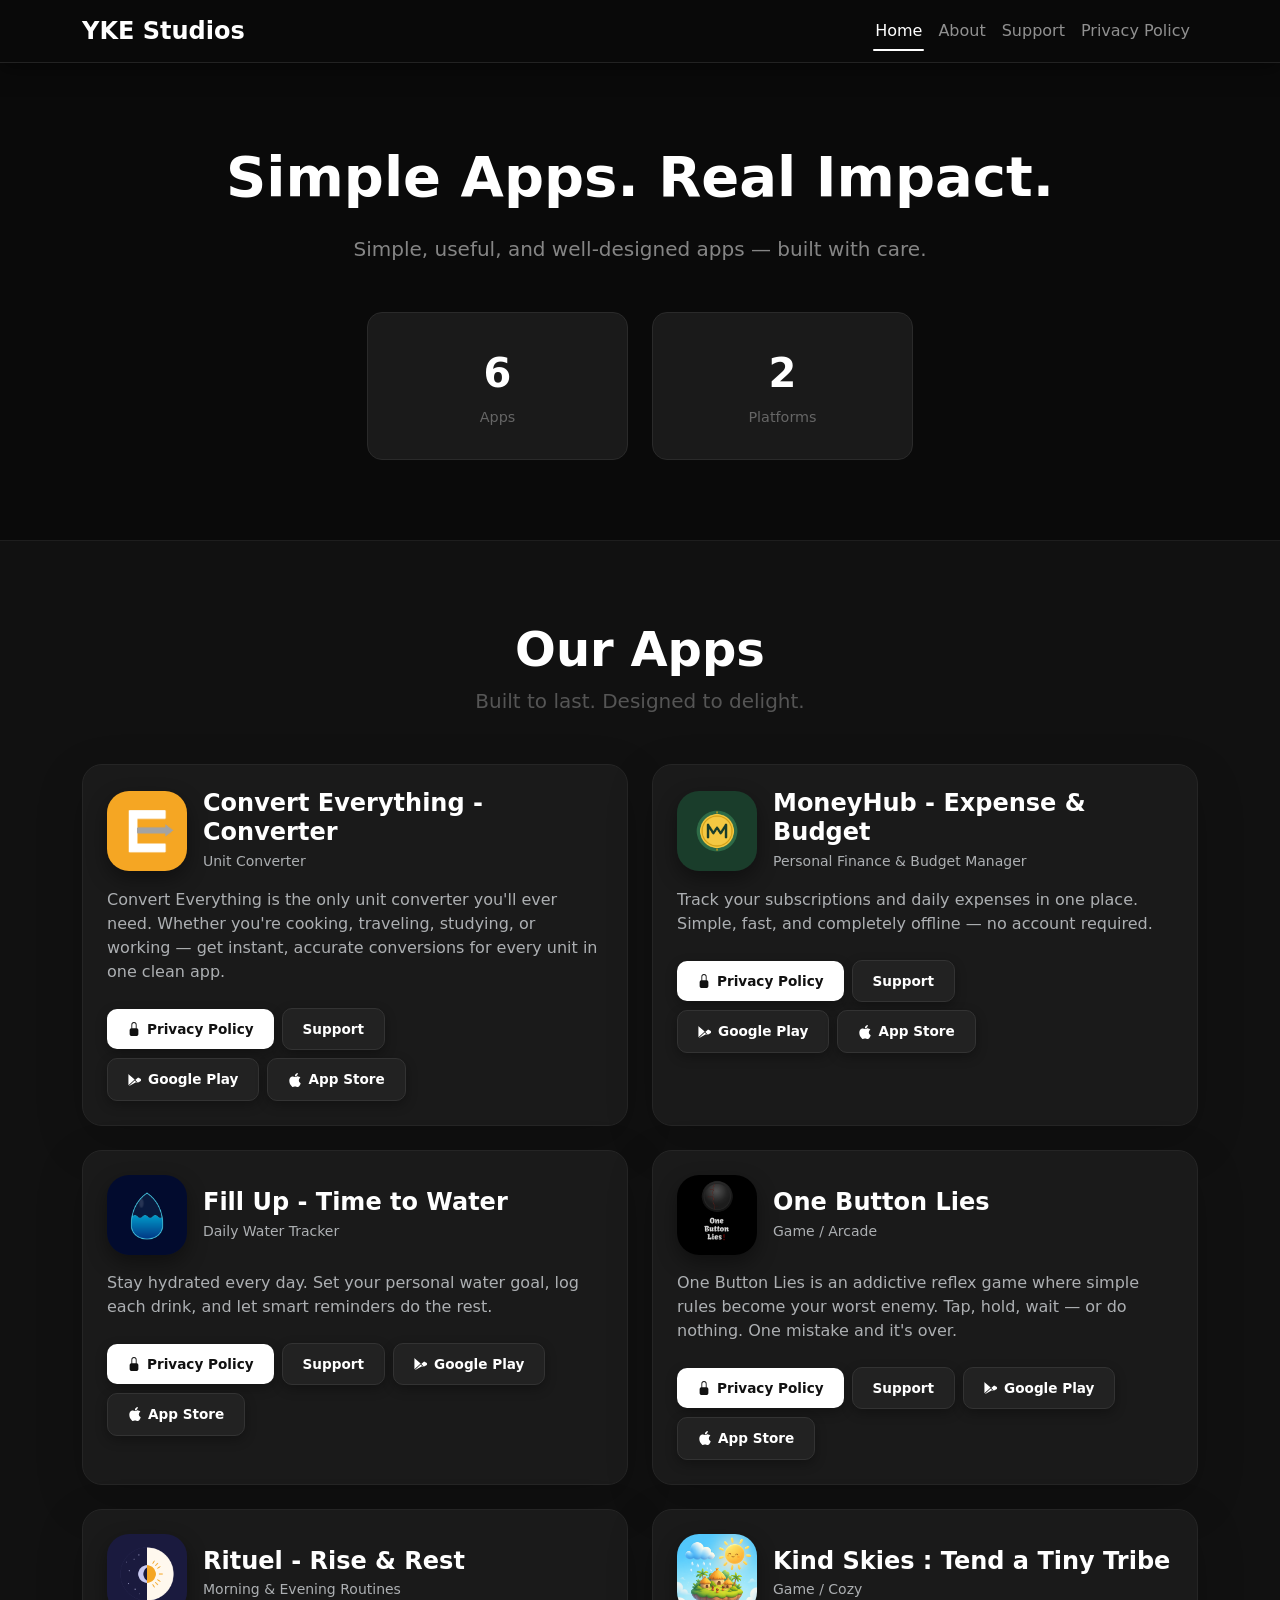
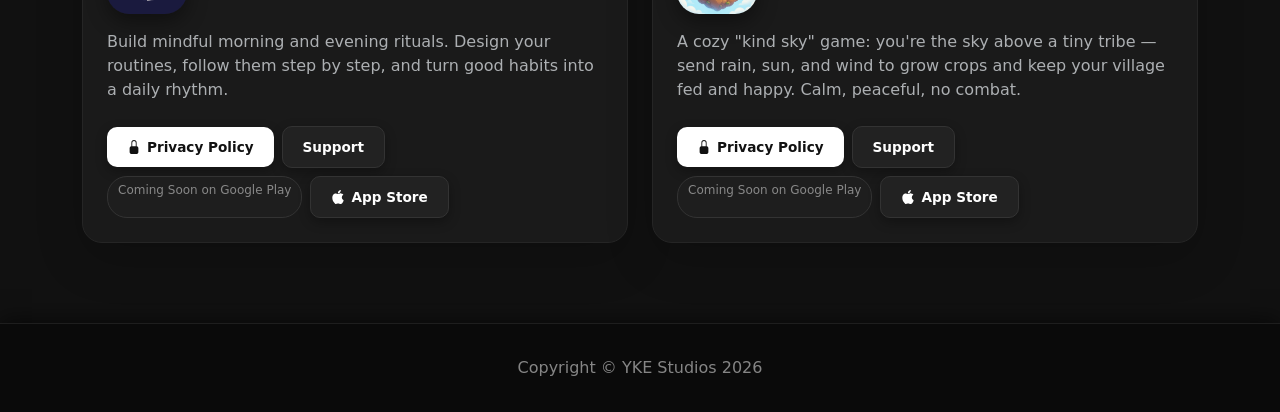
==== index.html @ d17b67de "Add subscription terms/privacy (Adapty), store links, MoneyHub Plus support FAQ" ====
<!DOCTYPE html>
<html lang="en" data-bs-theme="dark">
<head>
  <meta charset="UTF-8" />
  <meta name="viewport" content="width=device-width, initial-scale=1.0" />
  <title>YKE Studios — Mobile Apps</title>
  <meta name="description" content="YKE Studios builds simple, useful, and well-designed mobile apps. Explore our apps built for Android with a focus on simplicity and performance." />
  <meta property="og:title" content="YKE Studios — Mobile Apps" />
  <meta property="og:description" content="Simple, useful, and well-designed apps — built with care." />
  <meta property="og:type" content="website" />
  <meta property="og:url" content="https://ykekizoglu.github.io/" />
  <meta name="twitter:card" content="summary" />
  <meta name="twitter:title" content="YKE Studios — Mobile Apps" />
  <meta name="twitter:description" content="Simple, useful, and well-designed apps — built with care." />
  <link rel="stylesheet" href="https://cdn.jsdelivr.net/npm/bootstrap@5.3.3/dist/css/bootstrap.min.css" />
  <link rel="stylesheet" href="/styles.css" />
  <style>
    /* HERO */
    .hero {
      background: #0a0a0a;
      padding: 80px 0;
      position: relative;
      overflow: hidden;
      border-bottom: 1px solid #1e1e1e;
    }
    .hero-content { position: relative; z-index: 1; }
    .hero h1 {
      font-size: clamp(2rem, 5vw, 3.5rem);
      font-weight: 800;
      color: #fff;
    }
    .hero .lead { color: rgba(255,255,255,0.5); }

    /* STATS */
    .stat-item {
      padding: 30px 20px;
      border-radius: 15px;
      background: #1a1a1a;
      border: 1px solid #2a2a2a;
      transition: all 0.4s cubic-bezier(0.4,0,0.2,1);
      cursor: default;
    }
    .stat-item:hover {
      transform: translateY(-8px) scale(1.05);
      background: #222;
      box-shadow: 0 20px 40px rgba(0,0,0,0.5);
      border-color: #444;
    }
    .stat-number {
      font-size: 2.5rem;
      font-weight: 800;
      color: #fff;
      font-variant-numeric: tabular-nums;
    }
    .stat-label { color: #666; font-size: 0.9rem; margin-top: 0.25rem; }

    :root { --accent: #fff; }

    /* APPS SECTION */
    .apps-section {
      background: #111;
      padding: 80px 0;
      flex: 1;
    }
    .section-title { font-weight: 800; color: #fff; }
    .section-subtitle { color: #555; }

    /* APP CARD */
    .app-card {
      background: #1a1a1a;
      border: 1px solid #252525 !important;
      border-radius: 20px !important;
      overflow: hidden;
      transition: all 0.4s cubic-bezier(0.4,0,0.2,1);
      position: relative;
    }
    .app-card::before {
      content: '';
      position: absolute;
      top: 0; left: -100%;
      width: 100%; height: 100%;
      background: linear-gradient(90deg, transparent, rgba(255,255,255,0.04), transparent);
      transition: left 0.6s ease;
      z-index: 0;
    }
    .app-card:hover { transform: translateY(-12px); box-shadow: 0 25px 50px rgba(0,0,0,0.6) !important; border-color: #444 !important; }
    .app-card:hover::before { left: 100%; }
    .app-card .card-body { position: relative; z-index: 1; }

    .app-icon {
      width: 80px; height: 80px;
      border-radius: 22px;
      object-fit: cover;
      flex-shrink: 0;
      box-shadow: 0 8px 20px rgba(0,0,0,0.4);
      transition: all 0.4s cubic-bezier(0.4,0,0.2,1);
    }
    .app-card:hover .app-icon { transform: scale(1.08) rotate(3deg); }

    .app-icon-placeholder {
      width: 80px; height: 80px;
      border-radius: 22px;
      background: #2a2a2a;
      display: flex; align-items: center; justify-content: center;
      font-size: 2rem;
      box-shadow: 0 8px 20px rgba(0,0,0,0.4);
      transition: all 0.4s cubic-bezier(0.4,0,0.2,1);
      flex-shrink: 0;
      border: 1px solid #333;
    }
    .app-card:hover .app-icon-placeholder { transform: scale(1.08) rotate(3deg); }

    .btn-privacy {
      background: #fff;
      border: none;
      padding: 10px 20px;
      border-radius: 10px;
      font-weight: 600;
      color: #111;
      font-size: 0.85rem;
      box-shadow: 0 4px 12px rgba(0,0,0,0.3);
      transition: all 0.3s cubic-bezier(0.4,0,0.2,1);
      text-decoration: none;
      display: inline-flex; align-items: center; gap: 6px;
    }
    .btn-privacy:hover { transform: translateY(-3px); box-shadow: 0 8px 24px rgba(0,0,0,0.4); color: #111; background: #e8e8e8; }

    .btn-support {
      background: #222;
      border: 1px solid #333;
      padding: 10px 20px;
      border-radius: 10px;
      font-weight: 600;
      color: #fff;
      font-size: 0.85rem;
      box-shadow: 0 4px 12px rgba(0,0,0,0.3);
      transition: all 0.3s cubic-bezier(0.4,0,0.2,1);
      text-decoration: none;
      display: inline-flex; align-items: center; gap: 6px;
    }
    .btn-support:hover { transform: translateY(-3px); box-shadow: 0 8px 24px rgba(0,0,0,0.4); color: #fff; background: #2e2e2e; border-color: #555; }

    .badge-soon {
      background: #1e1e1e;
      border: 1px solid #333;
      color: #888;
      font-size: 0.75rem;
      padding: 4px 10px;
      border-radius: 20px;
      font-weight: 500;
    }

    @media (max-width: 768px) {
      .hero { padding: 60px 0; }
      .app-icon, .app-icon-placeholder { width: 60px; height: 60px; font-size: 1.5rem; }
    }
  </style>
</head>
<body>

  <!-- NAV -->
  <nav class="navbar navbar-expand-lg navbar-dark sticky-top">
    <div class="container">
      <a class="navbar-brand" href="/">YKE Studios</a>
      <button class="navbar-toggler" type="button" data-bs-toggle="collapse" data-bs-target="#navMenu">
        <span class="navbar-toggler-icon"></span>
      </button>
      <div class="collapse navbar-collapse" id="navMenu">
        <ul class="navbar-nav ms-auto">
          <li class="nav-item"><a class="nav-link active" href="/">Home</a></li>
          <li class="nav-item"><a class="nav-link" href="/about.html">About</a></li>
          <li class="nav-item"><a class="nav-link" href="/support.html">Support</a></li>
          <li class="nav-item"><a class="nav-link" href="/privacy.html">Privacy Policy</a></li>
        </ul>
      </div>
    </div>
  </nav>

  <!-- HERO -->
  <section class="hero">
    <div class="container hero-content text-center">
      <h1 class="display-3 fw-bold mb-4">Simple Apps. Real Impact.</h1>
      <p class="lead fs-5 mb-5">Simple, useful, and well-designed apps — built with care.</p>
      <div class="row justify-content-center g-4">
        <div class="col-6 col-md-3">
          <div class="stat-item">
            <div class="stat-number counter" data-target="6">0</div>
            <div class="stat-label">Apps</div>
          </div>
        </div>
        <div class="col-6 col-md-3">
          <div class="stat-item">
            <div class="stat-number">2</div>
            <div class="stat-label">Platforms</div>
          </div>
        </div>
      </div>
    </div>
  </section>

  <!-- APPS -->
  <section class="apps-section" id="apps">
    <div class="container">
      <div class="text-center mb-5">
        <h2 class="display-5 fw-bold section-title">Our Apps</h2>
        <p class="lead section-subtitle">Built to last. Designed to delight.</p>
      </div>
      <div class="row g-4">

        <!-- Convert Everything -->
        <div class="col-lg-6">
          <div class="app-card card border-0 h-100 shadow-lg">
            <div class="card-body p-4">
              <div class="d-flex align-items-center mb-3 gap-3">
                <img src="/icon_convert_everything.png" alt="Convert Everything app icon" class="app-icon" />
                <div>
                  <h3 class="h4 fw-bold mb-1 text-white">Convert Everything - Converter</h3>
                  <p class="text-muted small mb-0">Unit Converter</p>
                </div>
              </div>
              <p class="card-text text-muted mb-4">Convert Everything is the only unit converter you'll ever need. Whether you're cooking, traveling, studying, or working — get instant, accurate conversions for every unit in one clean app.</p>
              <div class="d-flex gap-2 align-items-center flex-wrap mb-2">
                <a href="/privacy.html" class="btn-privacy">
                  <svg width="14" height="14" fill="currentColor" viewBox="0 0 16 16"><path d="M8 1a2 2 0 0 1 2 2v4H6V3a2 2 0 0 1 2-2zm3 6V3a3 3 0 0 0-6 0v4a2 2 0 0 0-2 2v5a2 2 0 0 0 2 2h6a2 2 0 0 0 2-2V9a2 2 0 0 0-2-2z"/></svg>
                  Privacy Policy
                </a>
                <a href="/support.html" class="btn-support">Support</a>
              </div>
              <div class="d-flex gap-2 flex-wrap">
                <a href="https://play.google.com/store/apps/details?id=com.ykestudios.converteverything" target="_blank" rel="noopener noreferrer" class="btn-support">
                  <svg width="14" height="14" fill="currentColor" viewBox="0 0 16 16"><path d="M14.222 9.374c1.037-.61 1.037-2.137 0-2.748L11.528 5.03 8.32 8l3.207 2.97 2.694-1.596zm-3.595 2.116L7.583 8.68 1.03 14.73c.27.15.601.158.906-.019l8.69-5.137zM.48 13.946V2.054c0-.428.26-.794.646-.972L7.58 7.32.48 13.946zM7.581 7.32L1.126 1.246C.83 1.07.507 1.086.232 1.24L7.58 7.32z"/></svg>
                  Google Play
                </a>
                <a href="https://apps.apple.com/tr/app/convert-everything-converter/id6778596997" target="_blank" rel="noopener noreferrer" class="btn-support">
                  <svg width="14" height="14" fill="currentColor" viewBox="0 0 16 16"><path d="M11.182.008C11.148-.03 9.923.023 8.857 1.18c-1.066 1.156-.902 2.482-.878 2.516.024.034 1.52.087 2.475-1.258.955-1.345.762-2.391.728-2.43zm3.314 11.733c-.048-.096-2.325-1.234-2.113-3.422.212-2.189 1.675-2.789 1.698-2.854.023-.065-.597-.79-1.254-1.157a3.692 3.692 0 0 0-1.563-.434c-.108-.003-.483-.095-1.254.116-.508.139-1.653.589-1.968.607-.316.018-1.256-.522-2.267-.665-.647-.125-1.333.131-1.824.328-.49.196-1.422.754-2.074 2.237-.652 1.482-.311 3.83-.067 4.56.244.729.625 1.924 1.273 2.796.576.984 1.34 1.667 1.659 1.899.319.232 1.219.386 1.843.067.502-.308 1.408-.485 1.766-.472.357.013 1.061.154 1.782.539.571.197 1.111.115 1.652-.105.541-.221 1.324-1.059 2.238-2.758.347-.79.505-1.217.473-1.231z"/></svg>
                  App Store
                </a>
              </div>
            </div>
          </div>
        </div>

        <!-- MoneyHub -->
        <div class="col-lg-6">
          <div class="app-card card border-0 h-100 shadow-lg">
            <div class="card-body p-4">
              <div class="d-flex align-items-center mb-3 gap-3">
                <img src="/icon_moneyhub.png" alt="MoneyHub app icon" class="app-icon" />
                <div>
                  <h3 class="h4 fw-bold mb-1 text-white">MoneyHub - Expense & Budget</h3>
                  <p class="text-muted small mb-0">Personal Finance & Budget Manager</p>
                </div>
              </div>
              <p class="card-text text-muted mb-4">Track your subscriptions and daily expenses in one place. Simple, fast, and completely offline — no account required.</p>
              <div class="d-flex gap-2 align-items-center flex-wrap mb-2">
                <a href="/privacy.html" class="btn-privacy">
                  <svg width="14" height="14" fill="currentColor" viewBox="0 0 16 16"><path d="M8 1a2 2 0 0 1 2 2v4H6V3a2 2 0 0 1 2-2zm3 6V3a3 3 0 0 0-6 0v4a2 2 0 0 0-2 2v5a2 2 0 0 0 2 2h6a2 2 0 0 0 2-2V9a2 2 0 0 0-2-2z"/></svg>
                  Privacy Policy
                </a>
                <a href="/support.html" class="btn-support">Support</a>
              </div>
              <div class="d-flex gap-2 flex-wrap">
                <a href="https://play.google.com/store/apps/details?id=com.ykestudios.moneyhub" target="_blank" rel="noopener noreferrer" class="btn-support">
                  <svg width="14" height="14" fill="currentColor" viewBox="0 0 16 16"><path d="M14.222 9.374c1.037-.61 1.037-2.137 0-2.748L11.528 5.03 8.32 8l3.207 2.97 2.694-1.596zm-3.595 2.116L7.583 8.68 1.03 14.73c.27.15.601.158.906-.019l8.69-5.137zM.48 13.946V2.054c0-.428.26-.794.646-.972L7.58 7.32.48 13.946zM7.581 7.32L1.126 1.246C.83 1.07.507 1.086.232 1.24L7.58 7.32z"/></svg>
                  Google Play
                </a>
                <a href="https://apps.apple.com/tr/app/moneyhub-expense-budget/id6778542924" target="_blank" rel="noopener noreferrer" class="btn-support">
                  <svg width="14" height="14" fill="currentColor" viewBox="0 0 16 16"><path d="M11.182.008C11.148-.03 9.923.023 8.857 1.18c-1.066 1.156-.902 2.482-.878 2.516.024.034 1.52.087 2.475-1.258.955-1.345.762-2.391.728-2.43zm3.314 11.733c-.048-.096-2.325-1.234-2.113-3.422.212-2.189 1.675-2.789 1.698-2.854.023-.065-.597-.79-1.254-1.157a3.692 3.692 0 0 0-1.563-.434c-.108-.003-.483-.095-1.254.116-.508.139-1.653.589-1.968.607-.316.018-1.256-.522-2.267-.665-.647-.125-1.333.131-1.824.328-.49.196-1.422.754-2.074 2.237-.652 1.482-.311 3.83-.067 4.56.244.729.625 1.924 1.273 2.796.576.984 1.34 1.667 1.659 1.899.319.232 1.219.386 1.843.067.502-.308 1.408-.485 1.766-.472.357.013 1.061.154 1.782.539.571.197 1.111.115 1.652-.105.541-.221 1.324-1.059 2.238-2.758.347-.79.505-1.217.473-1.231z"/></svg>
                  App Store
                </a>
              </div>
            </div>
          </div>
        </div>

        <!-- Fill Up -->
        <div class="col-lg-6">
          <div class="app-card card border-0 h-100 shadow-lg">
            <div class="card-body p-4">
              <div class="d-flex align-items-center mb-3 gap-3">
                <img src="/icon.png" alt="Fill Up app icon" class="app-icon" />
                <div>
                  <h3 class="h4 fw-bold mb-1 text-white">Fill Up - Time to Water</h3>
                  <p class="text-muted small mb-0">Daily Water Tracker</p>
                </div>
              </div>
              <p class="card-text text-muted mb-4">Stay hydrated every day. Set your personal water goal, log each drink, and let smart reminders do the rest.</p>
              <div class="d-flex gap-2 align-items-center flex-wrap">
                <a href="/privacy.html" class="btn-privacy">
                  <svg width="14" height="14" fill="currentColor" viewBox="0 0 16 16"><path d="M8 1a2 2 0 0 1 2 2v4H6V3a2 2 0 0 1 2-2zm3 6V3a3 3 0 0 0-6 0v4a2 2 0 0 0-2 2v5a2 2 0 0 0 2 2h6a2 2 0 0 0 2-2V9a2 2 0 0 0-2-2z"/></svg>
                  Privacy Policy
                </a>
                <a href="/support.html" class="btn-support">Support</a>
                <a href="https://play.google.com/store/apps/details?id=com.ykestudios.fillup" target="_blank" rel="noopener noreferrer" class="btn-support">
                  <svg width="14" height="14" fill="currentColor" viewBox="0 0 16 16"><path d="M14.222 9.374c1.037-.61 1.037-2.137 0-2.748L11.528 5.03 8.32 8l3.207 2.97 2.694-1.596zm-3.595 2.116L7.583 8.68 1.03 14.73c.27.15.601.158.906-.019l8.69-5.137zM.48 13.946V2.054c0-.428.26-.794.646-.972L7.58 7.32.48 13.946zM7.581 7.32L1.126 1.246C.83 1.07.507 1.086.232 1.24L7.58 7.32z"/></svg>
                  Google Play
                </a>
                <a href="https://apps.apple.com/tr/app/fill-up-time-to-water/id6778389427" target="_blank" rel="noopener noreferrer" class="btn-support">
                  <svg width="14" height="14" fill="currentColor" viewBox="0 0 16 16"><path d="M11.182.008C11.148-.03 9.923.023 8.857 1.18c-1.066 1.156-.902 2.482-.878 2.516.024.034 1.52.087 2.475-1.258.955-1.345.762-2.391.728-2.43zm3.314 11.733c-.048-.096-2.325-1.234-2.113-3.422.212-2.189 1.675-2.789 1.698-2.854.023-.065-.597-.79-1.254-1.157a3.692 3.692 0 0 0-1.563-.434c-.108-.003-.483-.095-1.254.116-.508.139-1.653.589-1.968.607-.316.018-1.256-.522-2.267-.665-.647-.125-1.333.131-1.824.328-.49.196-1.422.754-2.074 2.237-.652 1.482-.311 3.83-.067 4.56.244.729.625 1.924 1.273 2.796.576.984 1.34 1.667 1.659 1.899.319.232 1.219.386 1.843.067.502-.308 1.408-.485 1.766-.472.357.013 1.061.154 1.782.539.571.197 1.111.115 1.652-.105.541-.221 1.324-1.059 2.238-2.758.347-.79.505-1.217.473-1.231z"/></svg>
                  App Store
                </a>
              </div>
            </div>
          </div>
        </div>

        <!-- One Button Lies -->
        <div class="col-lg-6">
          <div class="app-card card border-0 h-100 shadow-lg">
            <div class="card-body p-4">
              <div class="d-flex align-items-center mb-3 gap-3">
                <img src="/icon_one_button_lies.png" alt="One Button Lies app icon" class="app-icon" />
                <div>
                  <h3 class="h4 fw-bold mb-1 text-white">One Button Lies</h3>
                  <p class="text-muted small mb-0">Game / Arcade</p>
                </div>
              </div>
              <p class="card-text text-muted mb-4">One Button Lies is an addictive reflex game where simple rules become your worst enemy. Tap, hold, wait — or do nothing. One mistake and it's over.</p>
              <div class="d-flex gap-2 align-items-center flex-wrap">
                <a href="/privacy.html" class="btn-privacy">
                  <svg width="14" height="14" fill="currentColor" viewBox="0 0 16 16"><path d="M8 1a2 2 0 0 1 2 2v4H6V3a2 2 0 0 1 2-2zm3 6V3a3 3 0 0 0-6 0v4a2 2 0 0 0-2 2v5a2 2 0 0 0 2 2h6a2 2 0 0 0 2-2V9a2 2 0 0 0-2-2z"/></svg>
                  Privacy Policy
                </a>
                <a href="/support.html" class="btn-support">Support</a>
                <a href="https://play.google.com/store/apps/details?id=com.ykestudios.onebuttonlies" target="_blank" rel="noopener noreferrer" class="btn-support">
                  <svg width="14" height="14" fill="currentColor" viewBox="0 0 16 16"><path d="M14.222 9.374c1.037-.61 1.037-2.137 0-2.748L11.528 5.03 8.32 8l3.207 2.97 2.694-1.596zm-3.595 2.116L7.583 8.68 1.03 14.73c.27.15.601.158.906-.019l8.69-5.137zM.48 13.946V2.054c0-.428.26-.794.646-.972L7.58 7.32.48 13.946zM7.581 7.32L1.126 1.246C.83 1.07.507 1.086.232 1.24L7.58 7.32z"/></svg>
                  Google Play
                </a>
                <a href="https://apps.apple.com/tr/app/one-button-lies/id6778979292" target="_blank" rel="noopener noreferrer" class="btn-support">
                  <svg width="14" height="14" fill="currentColor" viewBox="0 0 16 16"><path d="M11.182.008C11.148-.03 9.923.023 8.857 1.18c-1.066 1.156-.902 2.482-.878 2.516.024.034 1.52.087 2.475-1.258.955-1.345.762-2.391.728-2.43zm3.314 11.733c-.048-.096-2.325-1.234-2.113-3.422.212-2.189 1.675-2.789 1.698-2.854.023-.065-.597-.79-1.254-1.157a3.692 3.692 0 0 0-1.563-.434c-.108-.003-.483-.095-1.254.116-.508.139-1.653.589-1.968.607-.316.018-1.256-.522-2.267-.665-.647-.125-1.333.131-1.824.328-.49.196-1.422.754-2.074 2.237-.652 1.482-.311 3.83-.067 4.56.244.729.625 1.924 1.273 2.796.576.984 1.34 1.667 1.659 1.899.319.232 1.219.386 1.843.067.502-.308 1.408-.485 1.766-.472.357.013 1.061.154 1.782.539.571.197 1.111.115 1.652-.105.541-.221 1.324-1.059 2.238-2.758.347-.79.505-1.217.473-1.231z"/></svg>
                  App Store
                </a>
              </div>
            </div>
          </div>
        </div>

        <!-- Rituel -->
        <div class="col-lg-6">
          <div class="app-card card border-0 h-100 shadow-lg">
            <div class="card-body p-4">
              <div class="d-flex align-items-center mb-3 gap-3">
                <img src="/icon_rituel.png" alt="Rituel app icon" class="app-icon" />
                <div>
                  <h3 class="h4 fw-bold mb-1 text-white">Rituel - Rise & Rest</h3>
                  <p class="text-muted small mb-0">Morning & Evening Routines</p>
                </div>
              </div>
              <p class="card-text text-muted mb-4">Build mindful morning and evening rituals. Design your routines, follow them step by step, and turn good habits into a daily rhythm.</p>
              <div class="d-flex gap-2 align-items-center flex-wrap mb-2">
                <a href="/privacy.html" class="btn-privacy">
                  <svg width="14" height="14" fill="currentColor" viewBox="0 0 16 16"><path d="M8 1a2 2 0 0 1 2 2v4H6V3a2 2 0 0 1 2-2zm3 6V3a3 3 0 0 0-6 0v4a2 2 0 0 0-2 2v5a2 2 0 0 0 2 2h6a2 2 0 0 0 2-2V9a2 2 0 0 0-2-2z"/></svg>
                  Privacy Policy
                </a>
                <a href="/support.html" class="btn-support">Support</a>
              </div>
              <div class="d-flex gap-2 flex-wrap">
                <span class="badge-soon">Coming Soon on Google Play</span>
                <a href="https://apps.apple.com/tr/app/rituel-rise-rest/id6779354155" target="_blank" rel="noopener noreferrer" class="btn-support">
                  <svg width="14" height="14" fill="currentColor" viewBox="0 0 16 16"><path d="M11.182.008C11.148-.03 9.923.023 8.857 1.18c-1.066 1.156-.902 2.482-.878 2.516.024.034 1.52.087 2.475-1.258.955-1.345.762-2.391.728-2.43zm3.314 11.733c-.048-.096-2.325-1.234-2.113-3.422.212-2.189 1.675-2.789 1.698-2.854.023-.065-.597-.79-1.254-1.157a3.692 3.692 0 0 0-1.563-.434c-.108-.003-.483-.095-1.254.116-.508.139-1.653.589-1.968.607-.316.018-1.256-.522-2.267-.665-.647-.125-1.333.131-1.824.328-.49.196-1.422.754-2.074 2.237-.652 1.482-.311 3.83-.067 4.56.244.729.625 1.924 1.273 2.796.576.984 1.34 1.667 1.659 1.899.319.232 1.219.386 1.843.067.502-.308 1.408-.485 1.766-.472.357.013 1.061.154 1.782.539.571.197 1.111.115 1.652-.105.541-.221 1.324-1.059 2.238-2.758.347-.79.505-1.217.473-1.231z"/></svg>
                  App Store
                </a>
              </div>
            </div>
          </div>
        </div>

        <!-- Kind Skies -->
        <div class="col-lg-6">
          <div class="app-card card border-0 h-100 shadow-lg">
            <div class="card-body p-4">
              <div class="d-flex align-items-center mb-3 gap-3">
                <img src="/icon_kind_skies.png" alt="Kind Skies app icon" class="app-icon" />
                <div>
                  <h3 class="h4 fw-bold mb-1 text-white">Kind Skies : Tend a Tiny Tribe</h3>
                  <p class="text-muted small mb-0">Game / Cozy</p>
                </div>
              </div>
              <p class="card-text text-muted mb-4">A cozy "kind sky" game: you're the sky above a tiny tribe — send rain, sun, and wind to grow crops and keep your village fed and happy. Calm, peaceful, no combat.</p>
              <div class="d-flex gap-2 align-items-center flex-wrap mb-2">
                <a href="/privacy.html" class="btn-privacy">
                  <svg width="14" height="14" fill="currentColor" viewBox="0 0 16 16"><path d="M8 1a2 2 0 0 1 2 2v4H6V3a2 2 0 0 1 2-2zm3 6V3a3 3 0 0 0-6 0v4a2 2 0 0 0-2 2v5a2 2 0 0 0 2 2h6a2 2 0 0 0 2-2V9a2 2 0 0 0-2-2z"/></svg>
                  Privacy Policy
                </a>
                <a href="/support.html" class="btn-support">Support</a>
              </div>
              <div class="d-flex gap-2 flex-wrap">
                <span class="badge-soon">Coming Soon on Google Play</span>
                <a href="https://apps.apple.com/tr/app/kind-skies-tend-a-tiny-tribe/id6785314840" target="_blank" rel="noopener noreferrer" class="btn-support">
                  <svg width="14" height="14" fill="currentColor" viewBox="0 0 16 16"><path d="M11.182.008C11.148-.03 9.923.023 8.857 1.18c-1.066 1.156-.902 2.482-.878 2.516.024.034 1.52.087 2.475-1.258.955-1.345.762-2.391.728-2.43zm3.314 11.733c-.048-.096-2.325-1.234-2.113-3.422.212-2.189 1.675-2.789 1.698-2.854.023-.065-.597-.79-1.254-1.157a3.692 3.692 0 0 0-1.563-.434c-.108-.003-.483-.095-1.254.116-.508.139-1.653.589-1.968.607-.316.018-1.256-.522-2.267-.665-.647-.125-1.333.131-1.824.328-.49.196-1.422.754-2.074 2.237-.652 1.482-.311 3.83-.067 4.56.244.729.625 1.924 1.273 2.796.576.984 1.34 1.667 1.659 1.899.319.232 1.219.386 1.843.067.502-.308 1.408-.485 1.766-.472.357.013 1.061.154 1.782.539.571.197 1.111.115 1.652-.105.541-.221 1.324-1.059 2.238-2.758.347-.79.505-1.217.473-1.231z"/></svg>
                  App Store
                </a>
              </div>
            </div>
          </div>
        </div>

      </div>
    </div>
  </section>

  <!-- FOOTER -->
  <footer class="mt-auto">
    <div class="container text-center">
      <p class="m-0 text-white-50">Copyright &copy; YKE Studios 2026</p>
    </div>
  </footer>

  <script src="https://cdn.jsdelivr.net/npm/bootstrap@5.3.3/dist/js/bootstrap.bundle.min.js"></script>
  <script>
    function easeOutExpo(t) { return t === 1 ? 1 : 1 - Math.pow(2, -10 * t); }

    document.querySelectorAll('.counter').forEach(el => {
      const target = +el.dataset.target;
      const duration = 2000;
      const fps = 60;
      const frames = duration / (1000 / fps);
      let frame = 0;
      const observer = new IntersectionObserver(entries => {
        if (!entries[0].isIntersecting) return;
        observer.disconnect();
        setTimeout(() => {
          const interval = setInterval(() => {
            frame++;
            el.textContent = Math.round(easeOutExpo(frame / frames) * target);
            if (frame >= frames) { el.textContent = target; clearInterval(interval); }
          }, 1000 / fps);
        }, 200);
      });
      observer.observe(el);
    });
  </script>
</body>
</html>
---- styles.css ----
/* =========================================
   YKE Studios — Shared Stylesheet
   ========================================= */

/* BASE */
body {
  background: #111;
  min-height: 100vh;
  display: flex;
  flex-direction: column;
}

/* SCROLLBAR */
::-webkit-scrollbar { width: 12px; }
::-webkit-scrollbar-track { background: #111; }
::-webkit-scrollbar-thumb { background: #444; border-radius: 6px; }
::-webkit-scrollbar-thumb:hover { background: #666; }

/* NAVBAR */
.navbar {
  background: rgba(10, 10, 10, 0.95) !important;
  backdrop-filter: blur(15px);
  box-shadow: 0 4px 20px rgba(0,0,0,0.5);
  border-bottom: 1px solid #222;
}
.navbar-brand {
  font-size: 1.5rem;
  font-weight: 700;
  color: #fff !important;
}
.nav-link {
  font-weight: 500;
  position: relative;
  transition: color 0.3s ease;
}
.nav-link::after {
  content: '';
  position: absolute;
  bottom: 0; left: 10%;
  width: 0; height: 2px;
  background: #fff;
  transition: width 0.3s ease;
  border-radius: 2px;
}
.nav-link:hover::after, .nav-link.active::after { width: 80%; }
.nav-link:hover { color: #fff !important; }

/* PAGE HEADER (about, support, privacy) */
.page-header {
  background: #0a0a0a;
  padding: 70px 0 50px;
  border-bottom: 1px solid #1e1e1e;
}
.page-header h1 {
  font-size: clamp(2rem, 5vw, 3rem);
  font-weight: 800;
  color: #fff;
}
.page-header p { color: rgba(255,255,255,0.45); }

/* CONTENT SECTION (about, support, privacy) */
.content-section {
  padding: 70px 0;
  flex: 1;
}

/* INFO CARD (about, support) */
.info-card {
  background: #1a1a1a;
  border: 1px solid #252525;
  border-radius: 20px;
  padding: 2.5rem;
  transition: border-color 0.3s ease;
}
.info-card:hover { border-color: #3a3a3a; }

/* FOOTER */
footer {
  background: #0a0a0a;
  border-top: 1px solid #1e1e1e;
  box-shadow: 0 -4px 20px rgba(0,0,0,0.5);
  padding: 2rem 0;
}
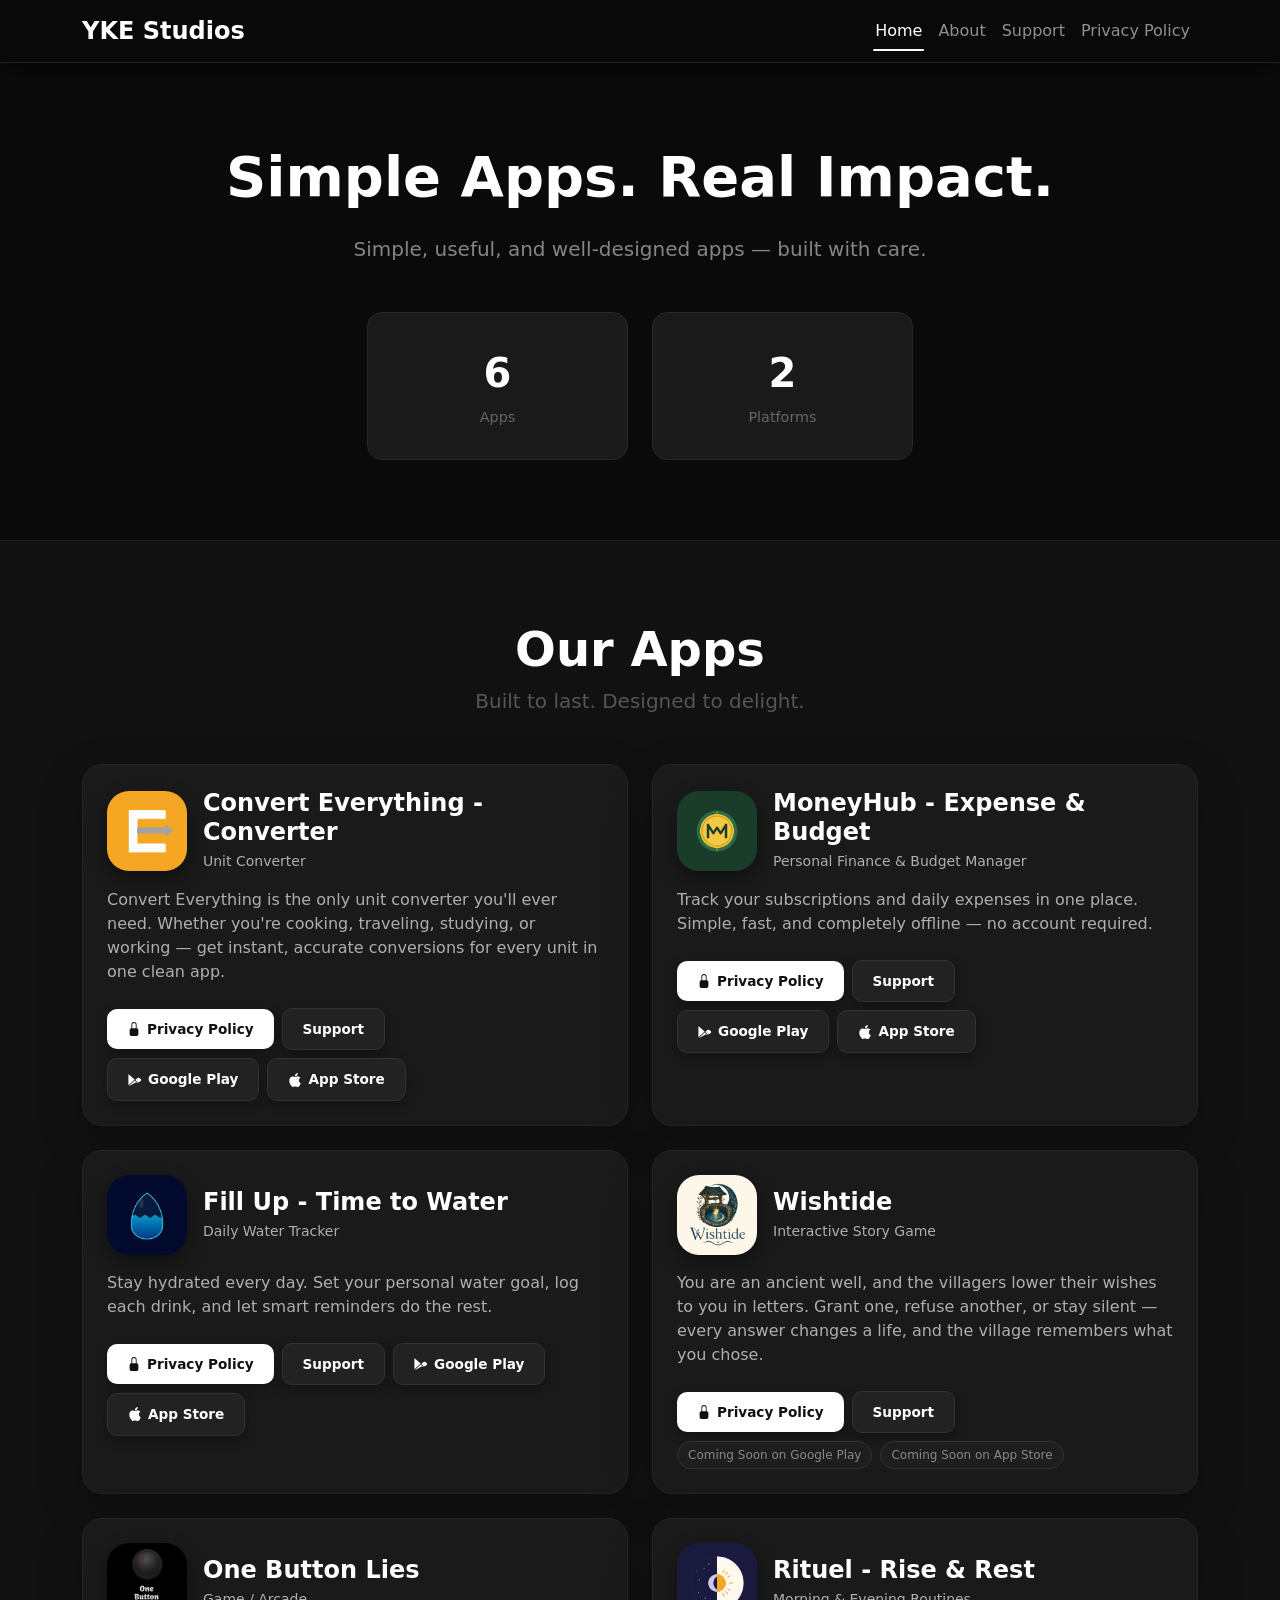
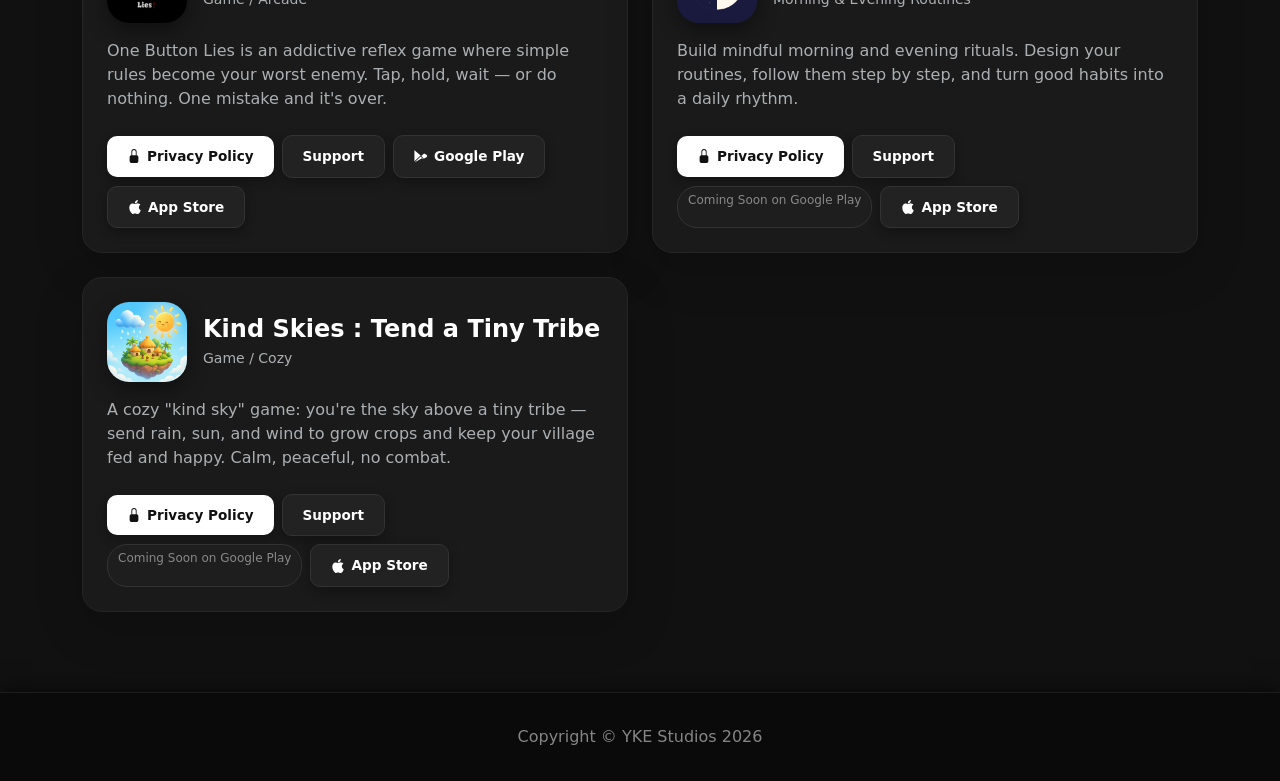
==== commit e99273e1: "Add Wishtide, and cover iOS tracking consent Wishtide cards on the home, privacy and support pages. " ====
--- a/index.html
+++ b/index.html
@@ -304,6 +304,33 @@
           </div>
         </div>
 
+        <!-- Wishtide -->
+        <div class="col-lg-6">
+          <div class="app-card card border-0 h-100 shadow-lg">
+            <div class="card-body p-4">
+              <div class="d-flex align-items-center mb-3 gap-3">
+                <img src="/icon_wishtide.png" alt="Wishtide app icon" class="app-icon" />
+                <div>
+                  <h3 class="h4 fw-bold mb-1 text-white">Wishtide</h3>
+                  <p class="text-muted small mb-0">Interactive Story Game</p>
+                </div>
+              </div>
+              <p class="card-text text-muted mb-4">You are an ancient well, and the villagers lower their wishes to you in letters. Grant one, refuse another, or stay silent — every answer changes a life, and the village remembers what you chose.</p>
+              <div class="d-flex gap-2 align-items-center flex-wrap">
+                <a href="/privacy.html" class="btn-privacy">
+                  <svg width="14" height="14" fill="currentColor" viewBox="0 0 16 16"><path d="M8 1a2 2 0 0 1 2 2v4H6V3a2 2 0 0 1 2-2zm3 6V3a3 3 0 0 0-6 0v4a2 2 0 0 0-2 2v5a2 2 0 0 0 2 2h6a2 2 0 0 0 2-2V9a2 2 0 0 0-2-2z"/></svg>
+                  Privacy Policy
+                </a>
+                <a href="/support.html" class="btn-support">Support</a>
+              </div>
+              <div class="d-flex gap-2 flex-wrap mt-2">
+                <span class="badge-soon">Coming Soon on Google Play</span>
+                <span class="badge-soon">Coming Soon on App Store</span>
+              </div>
+            </div>
+          </div>
+        </div>
+
         <!-- One Button Lies -->
         <div class="col-lg-6">
           <div class="app-card card border-0 h-100 shadow-lg">
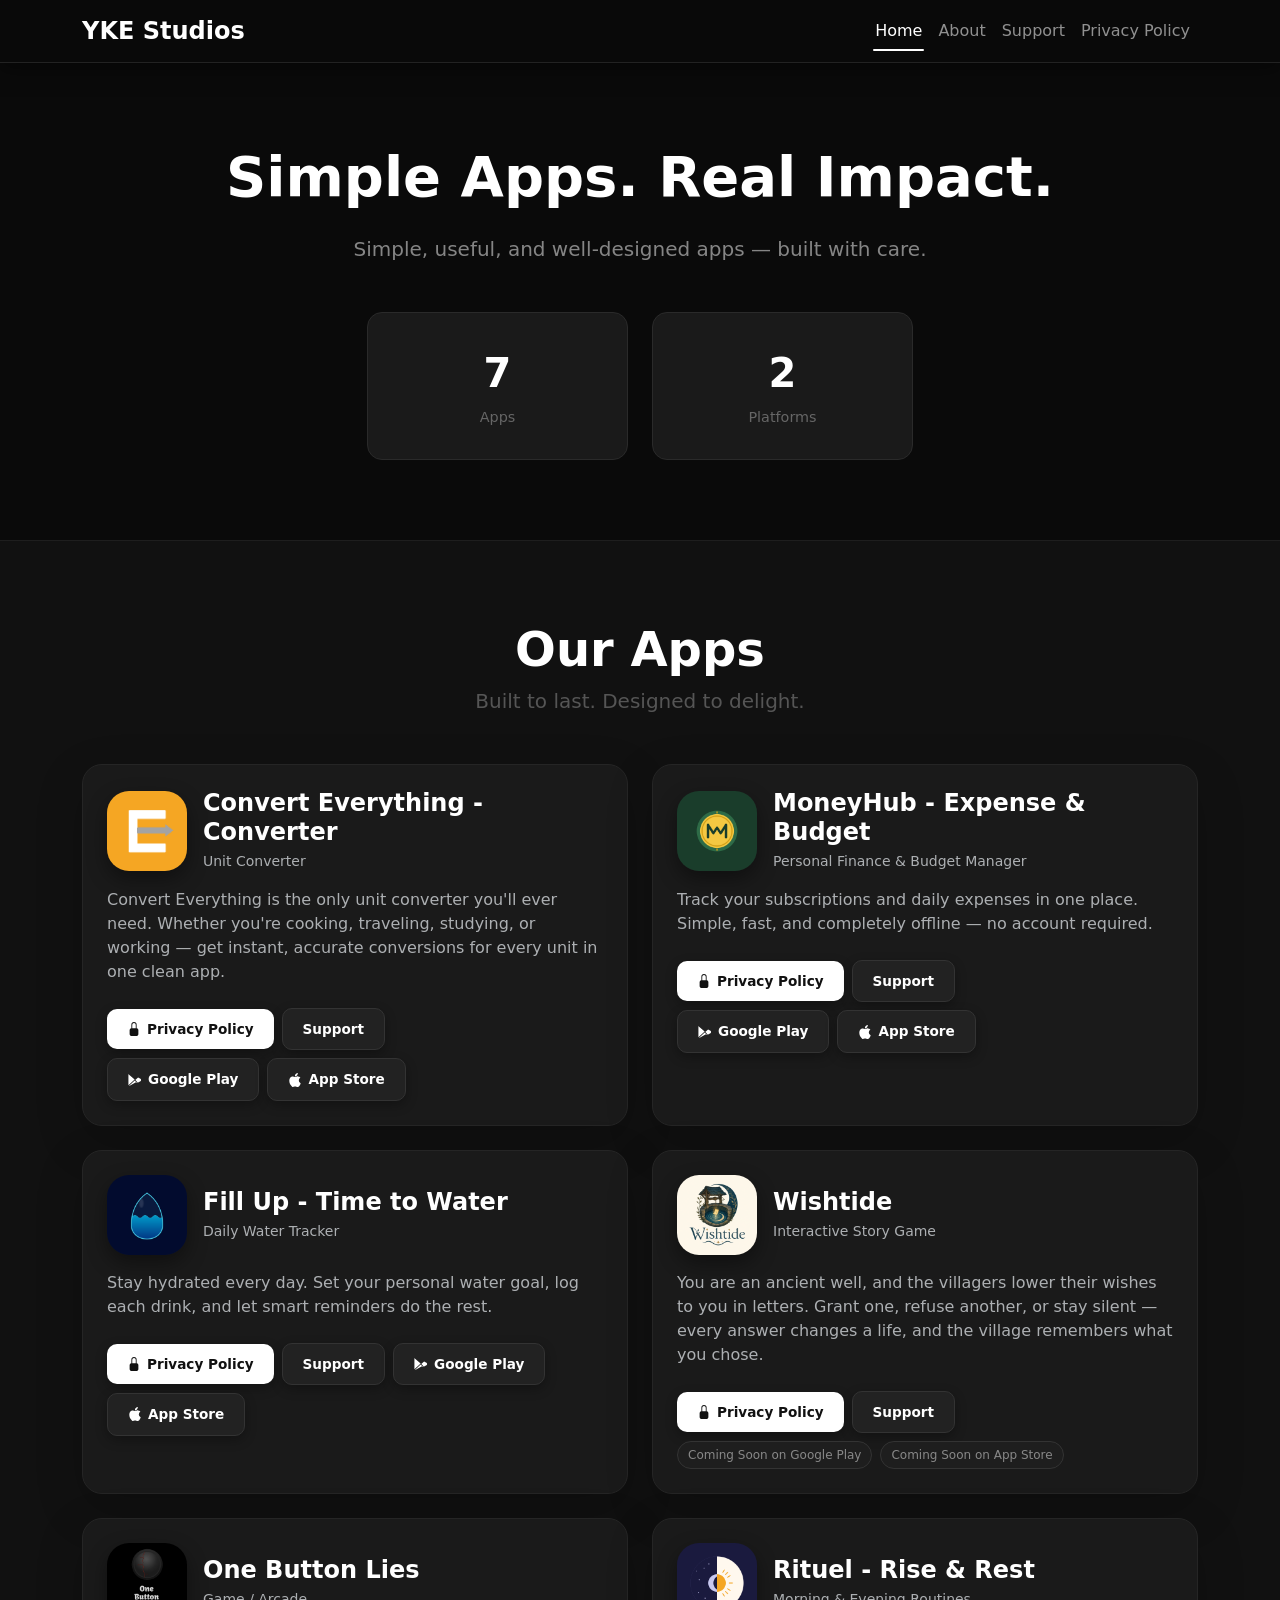
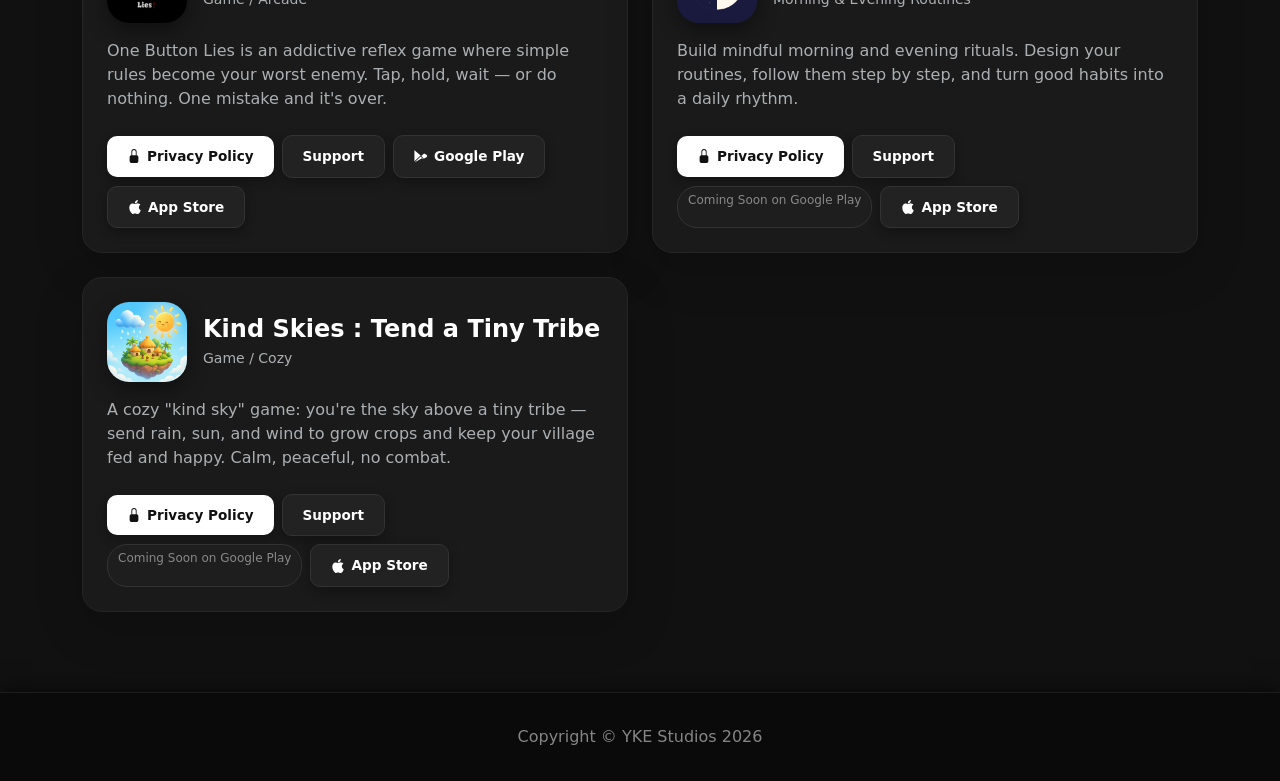
==== commit 731db745: "Bump app counter to 7 for Wishtide Co-Authored-By: Claude Opus 5 <noreply@anthropic.com>" ====
--- a/index.html
+++ b/index.html
@@ -184,7 +184,7 @@
       <div class="row justify-content-center g-4">
         <div class="col-6 col-md-3">
           <div class="stat-item">
-            <div class="stat-number counter" data-target="6">0</div>
+            <div class="stat-number counter" data-target="7">0</div>
             <div class="stat-label">Apps</div>
           </div>
         </div>
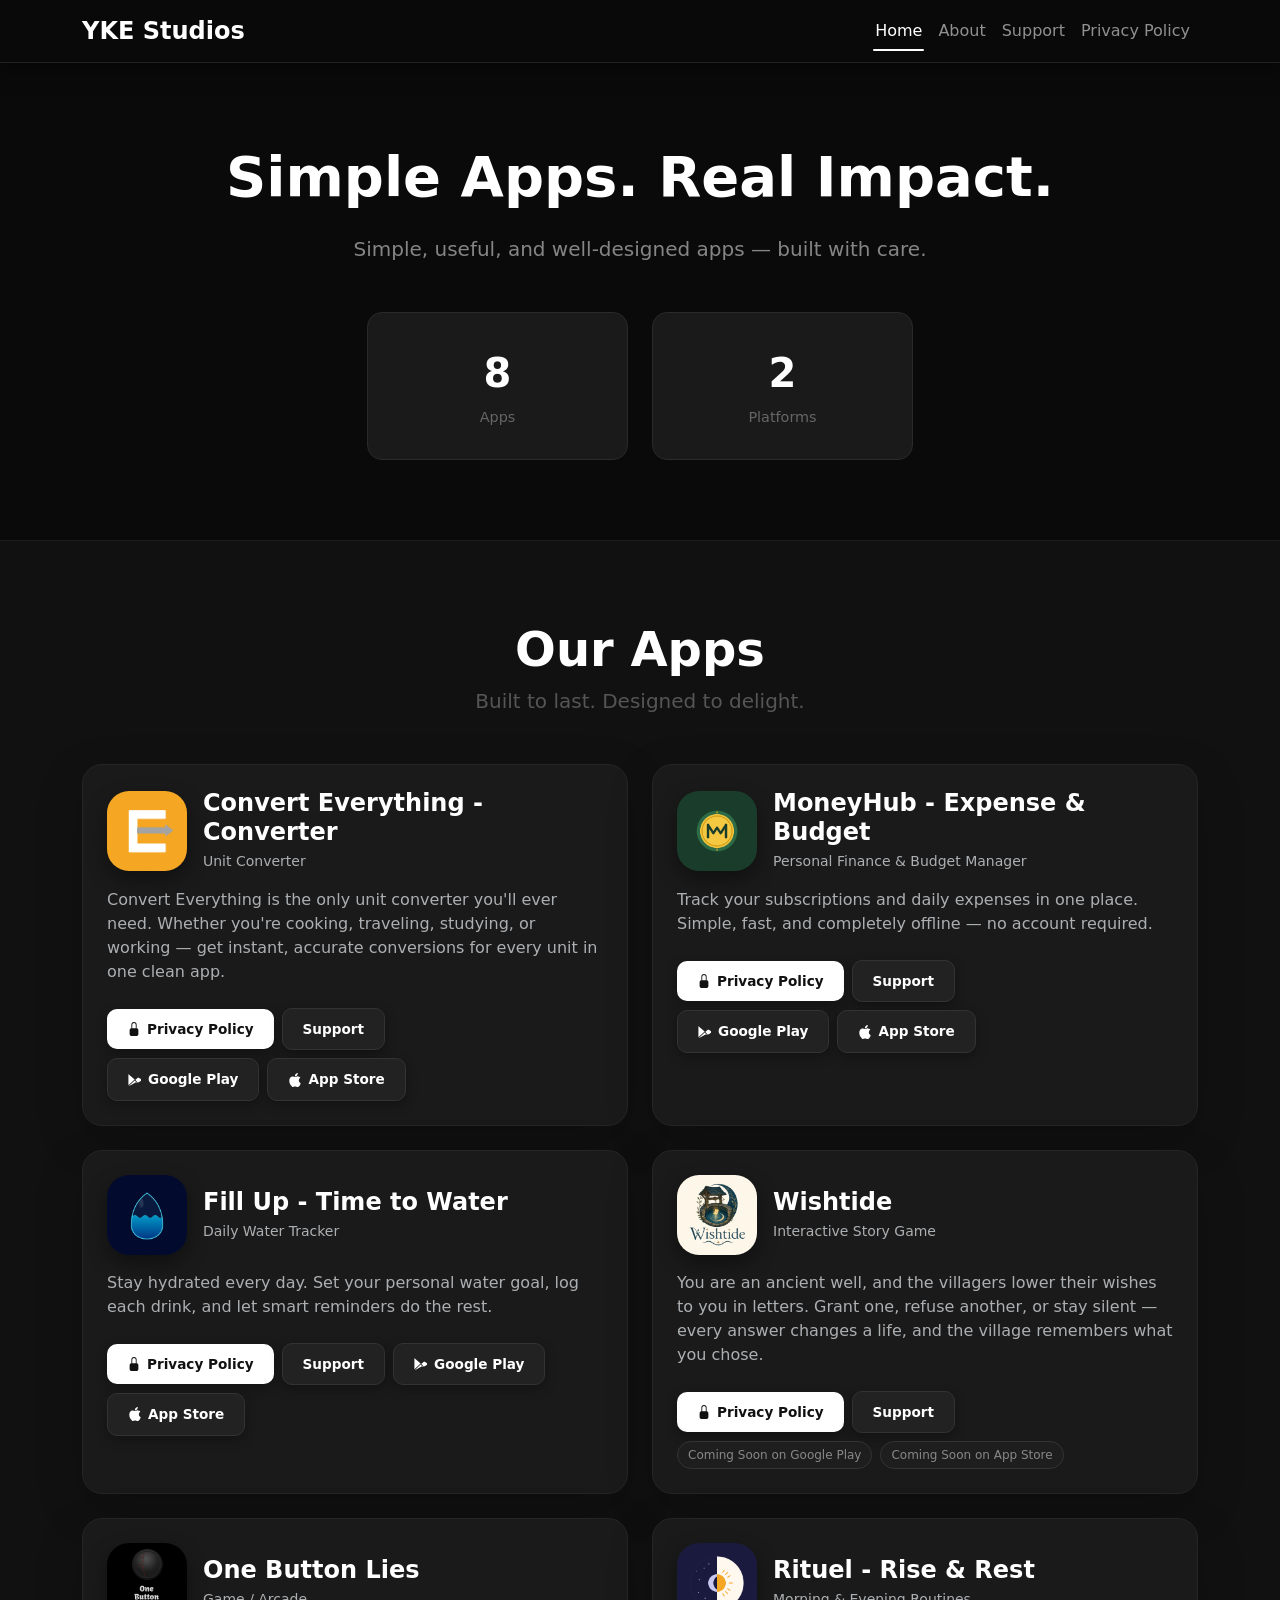
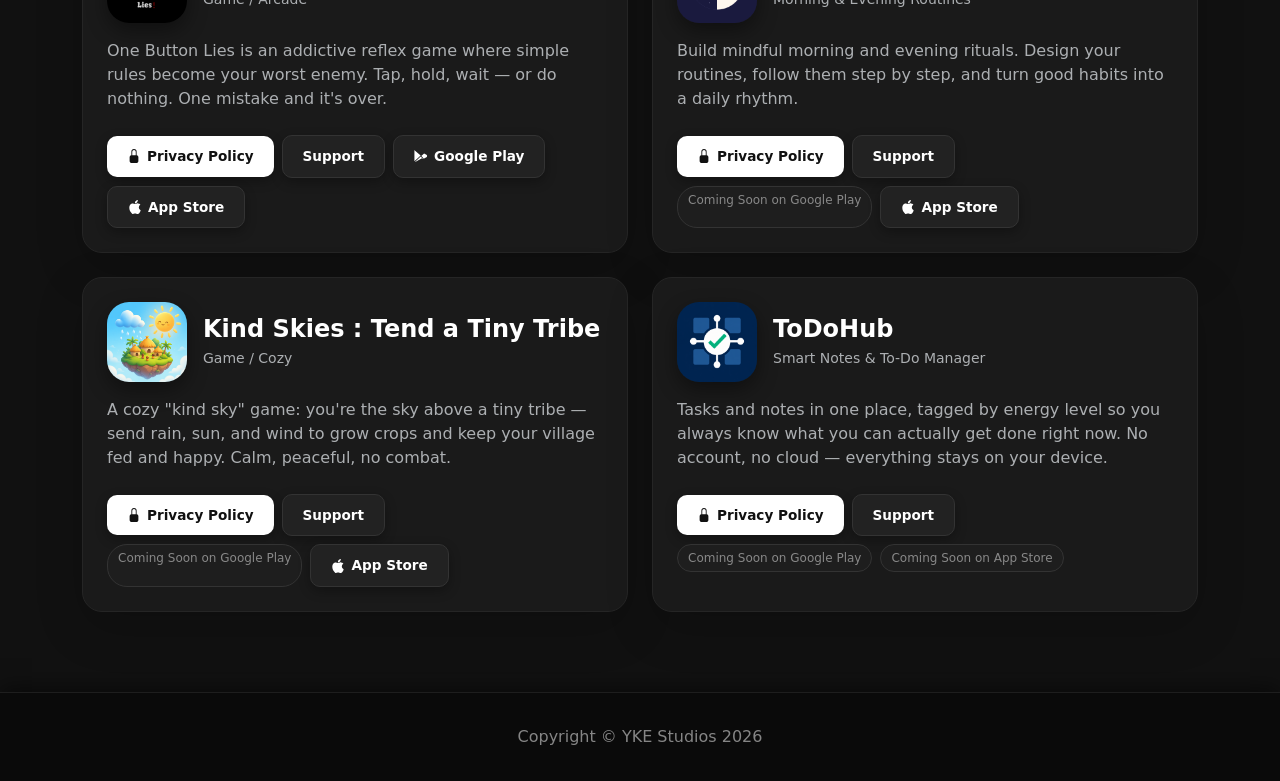
==== commit fb8a4490: "Add ToDoHub: app card, privacy notes, support FAQ Bumps the app counter to 8, adds a ToDoHub entry t" ====
--- a/index.html
+++ b/index.html
@@ -184,7 +184,7 @@
       <div class="row justify-content-center g-4">
         <div class="col-6 col-md-3">
           <div class="stat-item">
-            <div class="stat-number counter" data-target="7">0</div>
+            <div class="stat-number counter" data-target="8">0</div>
             <div class="stat-label">Apps</div>
           </div>
         </div>
@@ -417,6 +417,33 @@
                   <svg width="14" height="14" fill="currentColor" viewBox="0 0 16 16"><path d="M11.182.008C11.148-.03 9.923.023 8.857 1.18c-1.066 1.156-.902 2.482-.878 2.516.024.034 1.52.087 2.475-1.258.955-1.345.762-2.391.728-2.43zm3.314 11.733c-.048-.096-2.325-1.234-2.113-3.422.212-2.189 1.675-2.789 1.698-2.854.023-.065-.597-.79-1.254-1.157a3.692 3.692 0 0 0-1.563-.434c-.108-.003-.483-.095-1.254.116-.508.139-1.653.589-1.968.607-.316.018-1.256-.522-2.267-.665-.647-.125-1.333.131-1.824.328-.49.196-1.422.754-2.074 2.237-.652 1.482-.311 3.83-.067 4.56.244.729.625 1.924 1.273 2.796.576.984 1.34 1.667 1.659 1.899.319.232 1.219.386 1.843.067.502-.308 1.408-.485 1.766-.472.357.013 1.061.154 1.782.539.571.197 1.111.115 1.652-.105.541-.221 1.324-1.059 2.238-2.758.347-.79.505-1.217.473-1.231z"/></svg>
                   App Store
                 </a>
+              </div>
+            </div>
+          </div>
+        </div>
+
+        <!-- ToDoHub -->
+        <div class="col-lg-6">
+          <div class="app-card card border-0 h-100 shadow-lg">
+            <div class="card-body p-4">
+              <div class="d-flex align-items-center mb-3 gap-3">
+                <img src="/icon_todohub.png" alt="ToDoHub app icon" class="app-icon" />
+                <div>
+                  <h3 class="h4 fw-bold mb-1 text-white">ToDoHub</h3>
+                  <p class="text-muted small mb-0">Smart Notes &amp; To-Do Manager</p>
+                </div>
+              </div>
+              <p class="card-text text-muted mb-4">Tasks and notes in one place, tagged by energy level so you always know what you can actually get done right now. No account, no cloud — everything stays on your device.</p>
+              <div class="d-flex gap-2 align-items-center flex-wrap mb-2">
+                <a href="/privacy.html" class="btn-privacy">
+                  <svg width="14" height="14" fill="currentColor" viewBox="0 0 16 16"><path d="M8 1a2 2 0 0 1 2 2v4H6V3a2 2 0 0 1 2-2zm3 6V3a3 3 0 0 0-6 0v4a2 2 0 0 0-2 2v5a2 2 0 0 0 2 2h6a2 2 0 0 0 2-2V9a2 2 0 0 0-2-2z"/></svg>
+                  Privacy Policy
+                </a>
+                <a href="/support.html" class="btn-support">Support</a>
+              </div>
+              <div class="d-flex gap-2 flex-wrap">
+                <span class="badge-soon">Coming Soon on Google Play</span>
+                <span class="badge-soon">Coming Soon on App Store</span>
               </div>
             </div>
           </div>
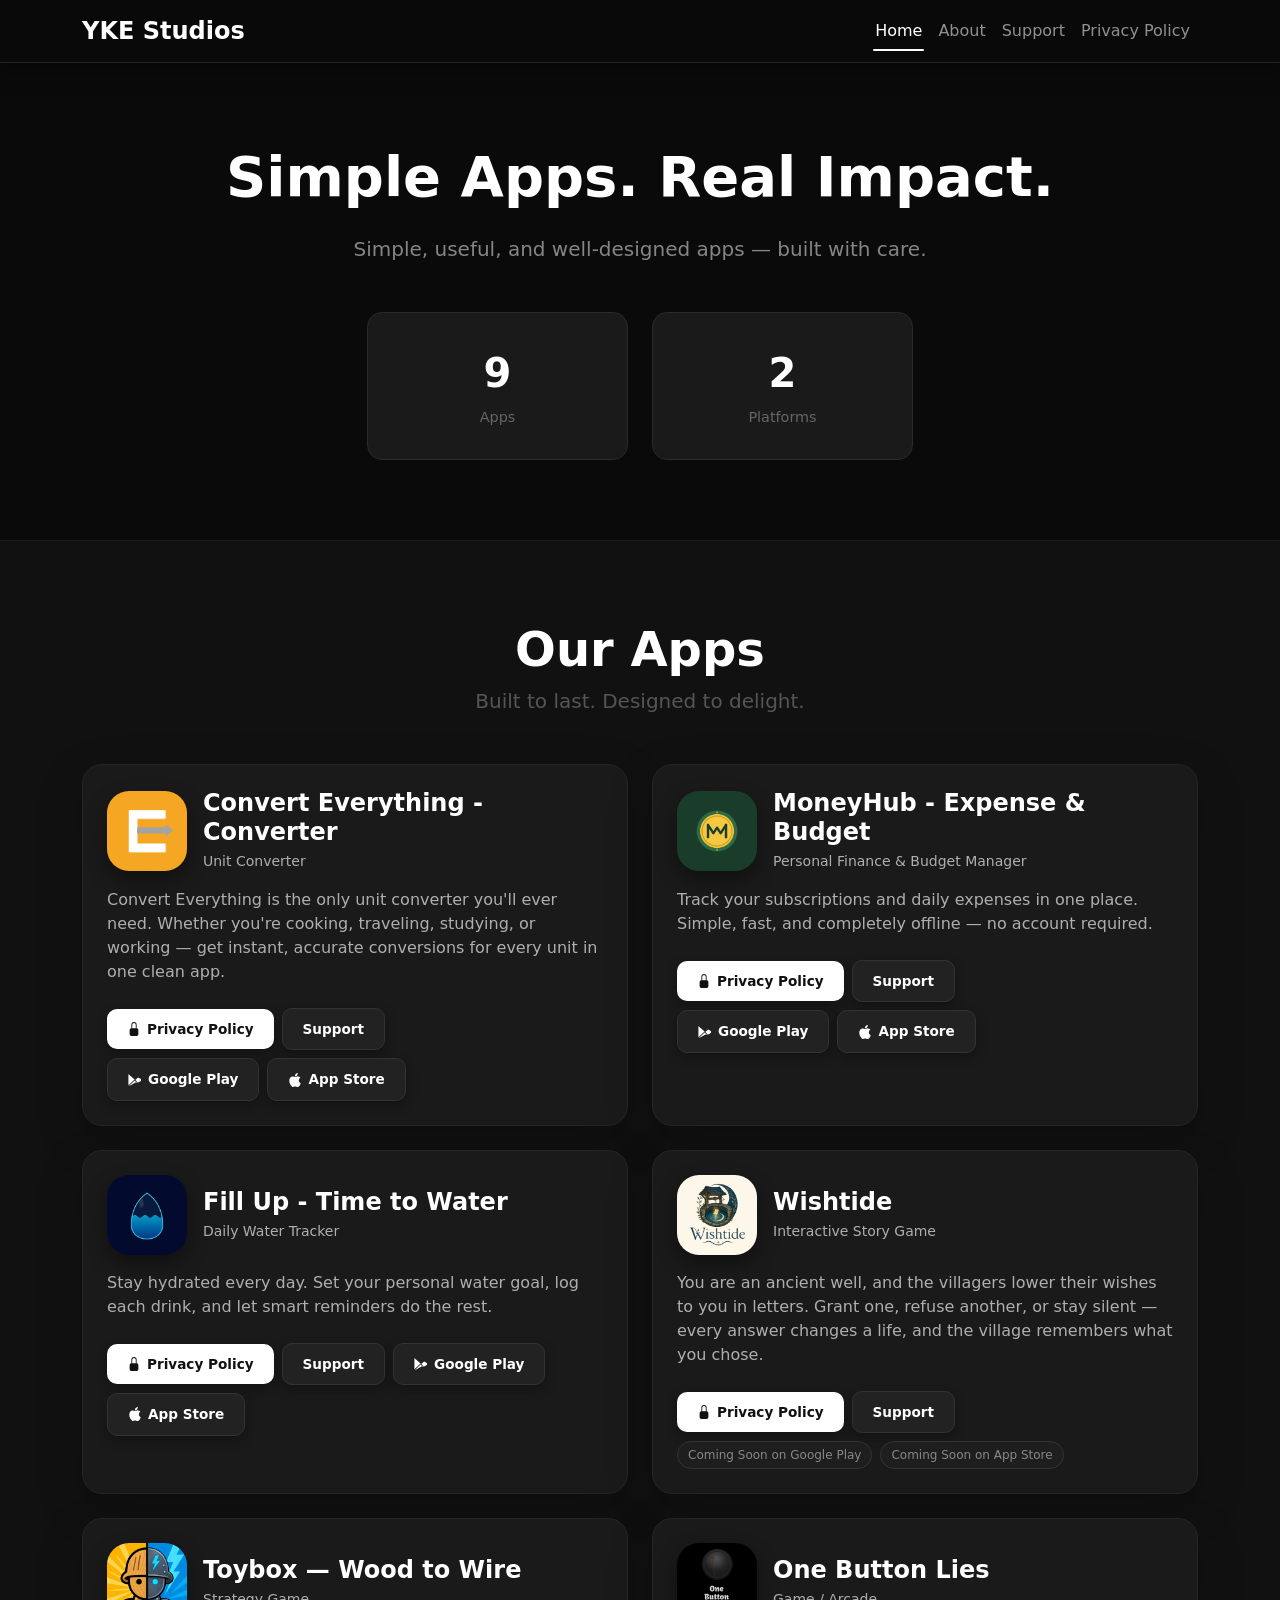
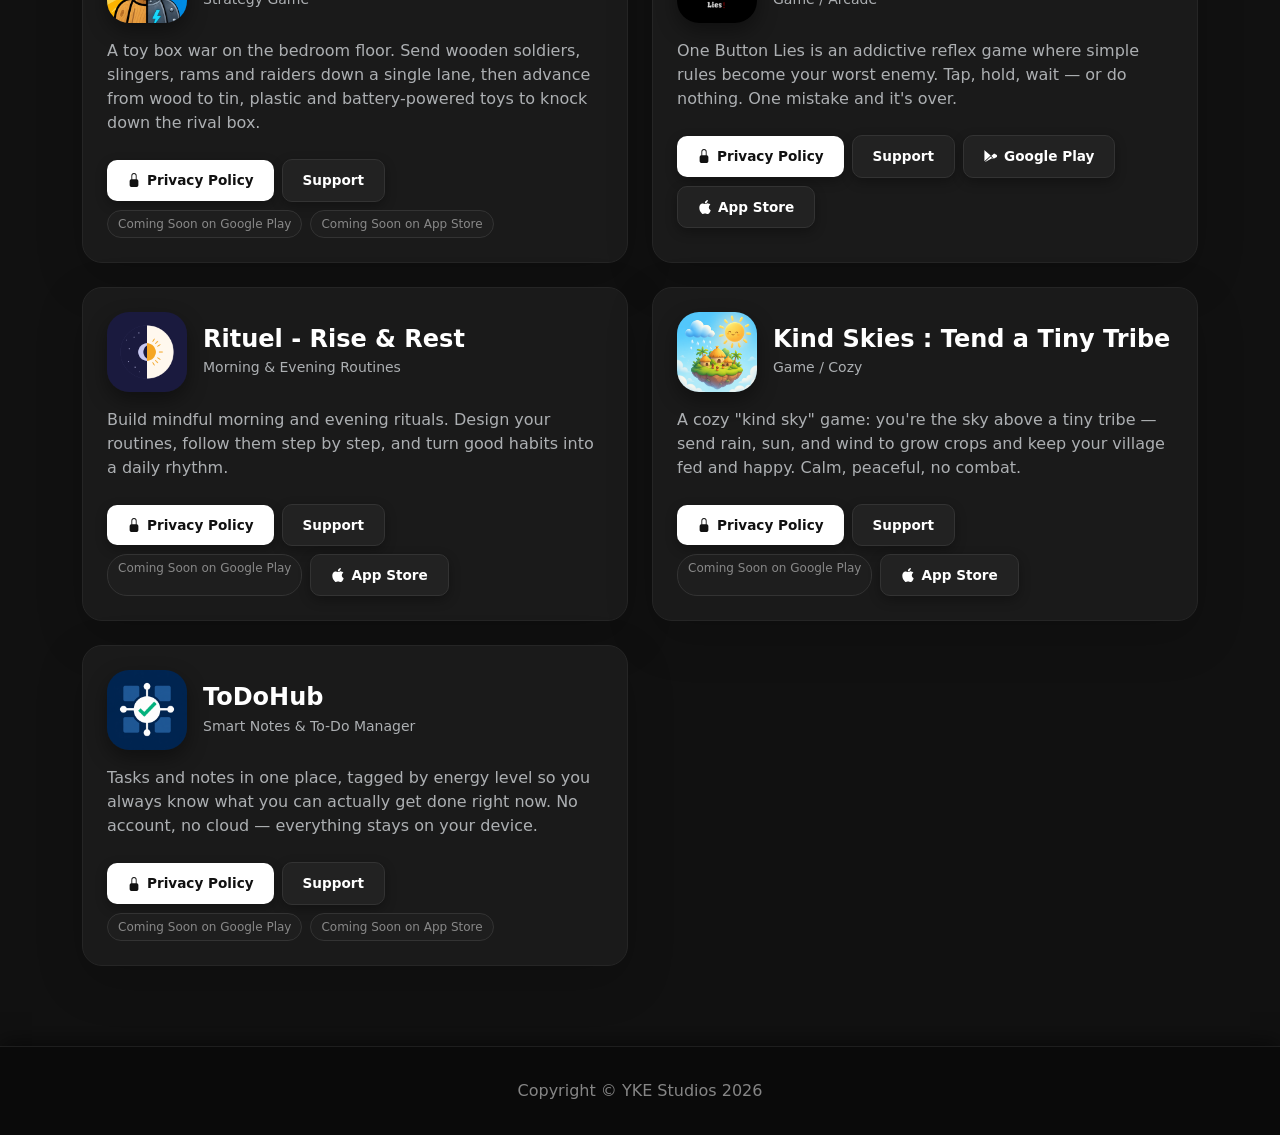
==== commit db9e5fcc: "Add Toybox — Wood to Wire: app card, privacy notes, support FAQ Co-Authored-By: Claude Opus 5.5 <nor" ====
--- a/index.html
+++ b/index.html
@@ -184,7 +184,7 @@
       <div class="row justify-content-center g-4">
         <div class="col-6 col-md-3">
           <div class="stat-item">
-            <div class="stat-number counter" data-target="8">0</div>
+            <div class="stat-number counter" data-target="9">0</div>
             <div class="stat-label">Apps</div>
           </div>
         </div>
@@ -316,6 +316,33 @@
                 </div>
               </div>
               <p class="card-text text-muted mb-4">You are an ancient well, and the villagers lower their wishes to you in letters. Grant one, refuse another, or stay silent — every answer changes a life, and the village remembers what you chose.</p>
+              <div class="d-flex gap-2 align-items-center flex-wrap">
+                <a href="/privacy.html" class="btn-privacy">
+                  <svg width="14" height="14" fill="currentColor" viewBox="0 0 16 16"><path d="M8 1a2 2 0 0 1 2 2v4H6V3a2 2 0 0 1 2-2zm3 6V3a3 3 0 0 0-6 0v4a2 2 0 0 0-2 2v5a2 2 0 0 0 2 2h6a2 2 0 0 0 2-2V9a2 2 0 0 0-2-2z"/></svg>
+                  Privacy Policy
+                </a>
+                <a href="/support.html" class="btn-support">Support</a>
+              </div>
+              <div class="d-flex gap-2 flex-wrap mt-2">
+                <span class="badge-soon">Coming Soon on Google Play</span>
+                <span class="badge-soon">Coming Soon on App Store</span>
+              </div>
+            </div>
+          </div>
+        </div>
+
+        <!-- Toybox -->
+        <div class="col-lg-6">
+          <div class="app-card card border-0 h-100 shadow-lg">
+            <div class="card-body p-4">
+              <div class="d-flex align-items-center mb-3 gap-3">
+                <img src="/icon_toybox.png" alt="Toybox app icon" class="app-icon" />
+                <div>
+                  <h3 class="h4 fw-bold mb-1 text-white">Toybox — Wood to Wire</h3>
+                  <p class="text-muted small mb-0">Strategy Game</p>
+                </div>
+              </div>
+              <p class="card-text text-muted mb-4">A toy box war on the bedroom floor. Send wooden soldiers, slingers, rams and raiders down a single lane, then advance from wood to tin, plastic and battery-powered toys to knock down the rival box.</p>
               <div class="d-flex gap-2 align-items-center flex-wrap">
                 <a href="/privacy.html" class="btn-privacy">
                   <svg width="14" height="14" fill="currentColor" viewBox="0 0 16 16"><path d="M8 1a2 2 0 0 1 2 2v4H6V3a2 2 0 0 1 2-2zm3 6V3a3 3 0 0 0-6 0v4a2 2 0 0 0-2 2v5a2 2 0 0 0 2 2h6a2 2 0 0 0 2-2V9a2 2 0 0 0-2-2z"/></svg>
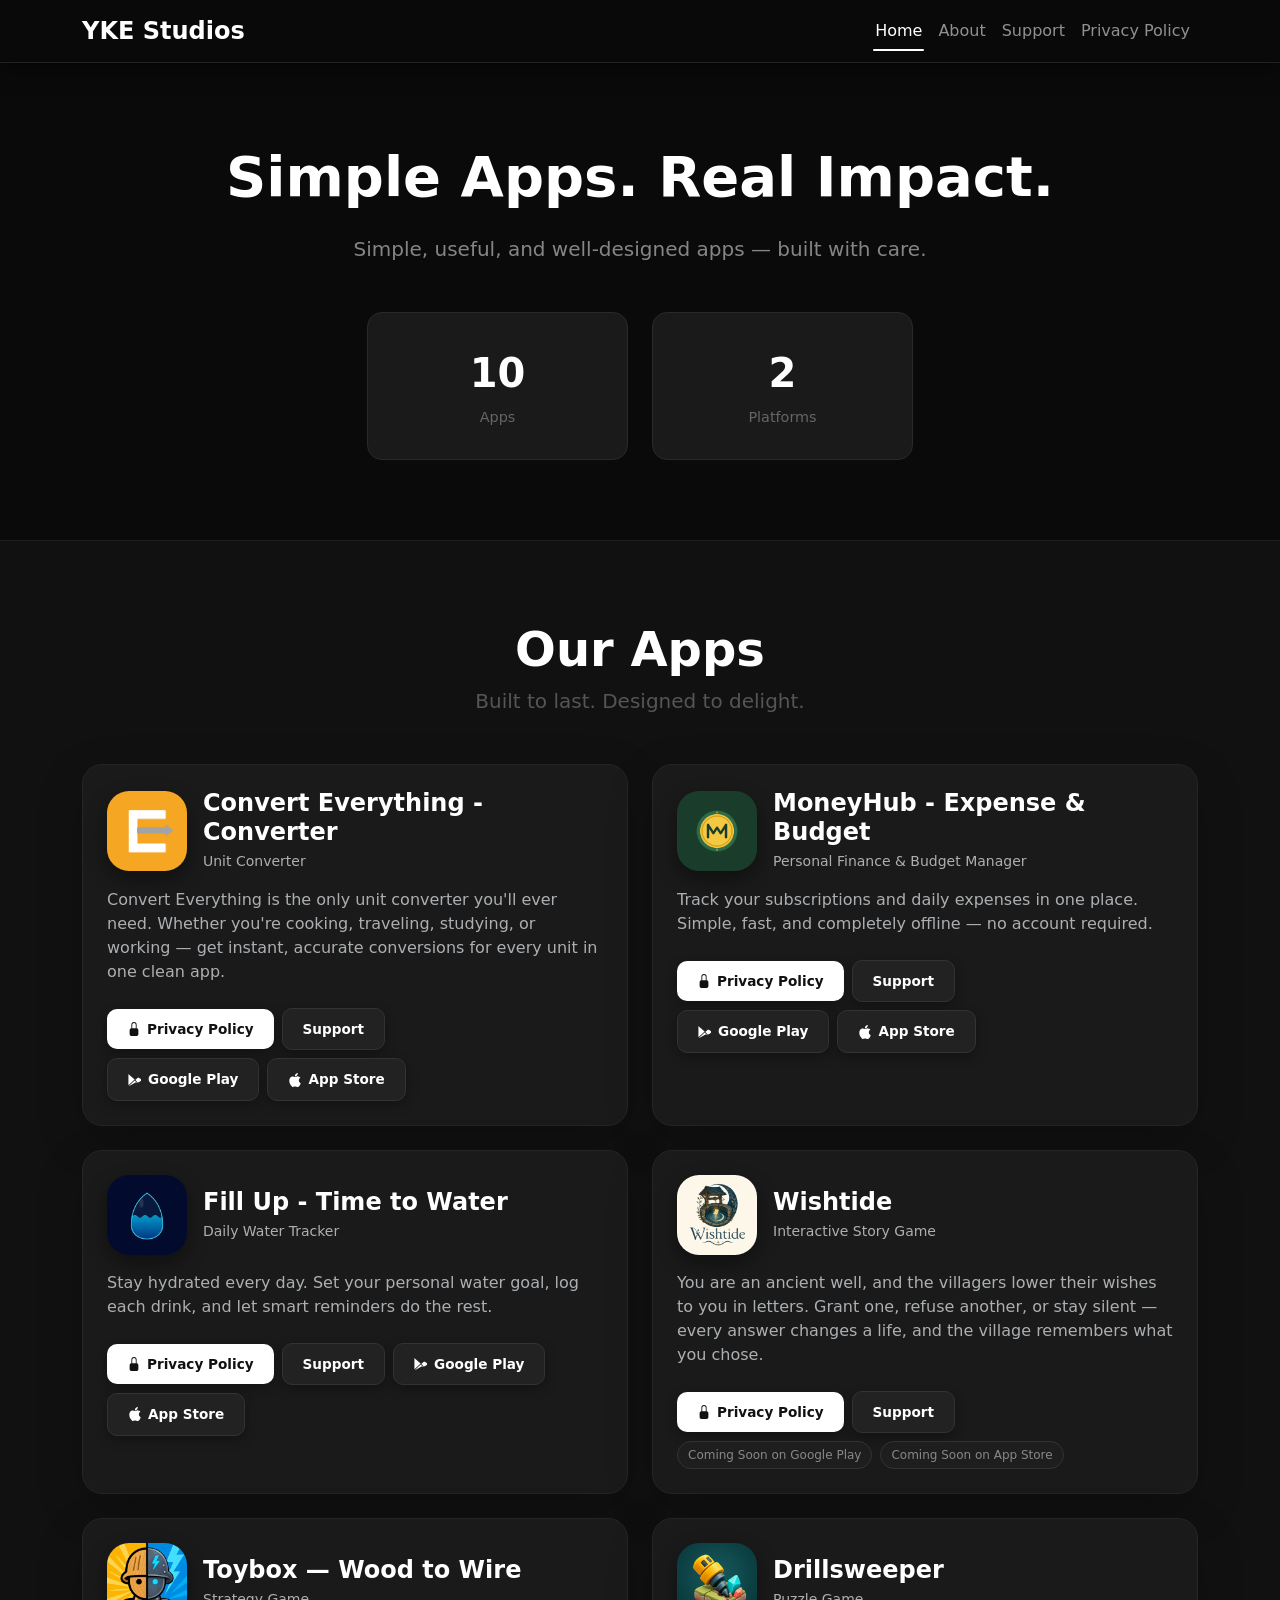
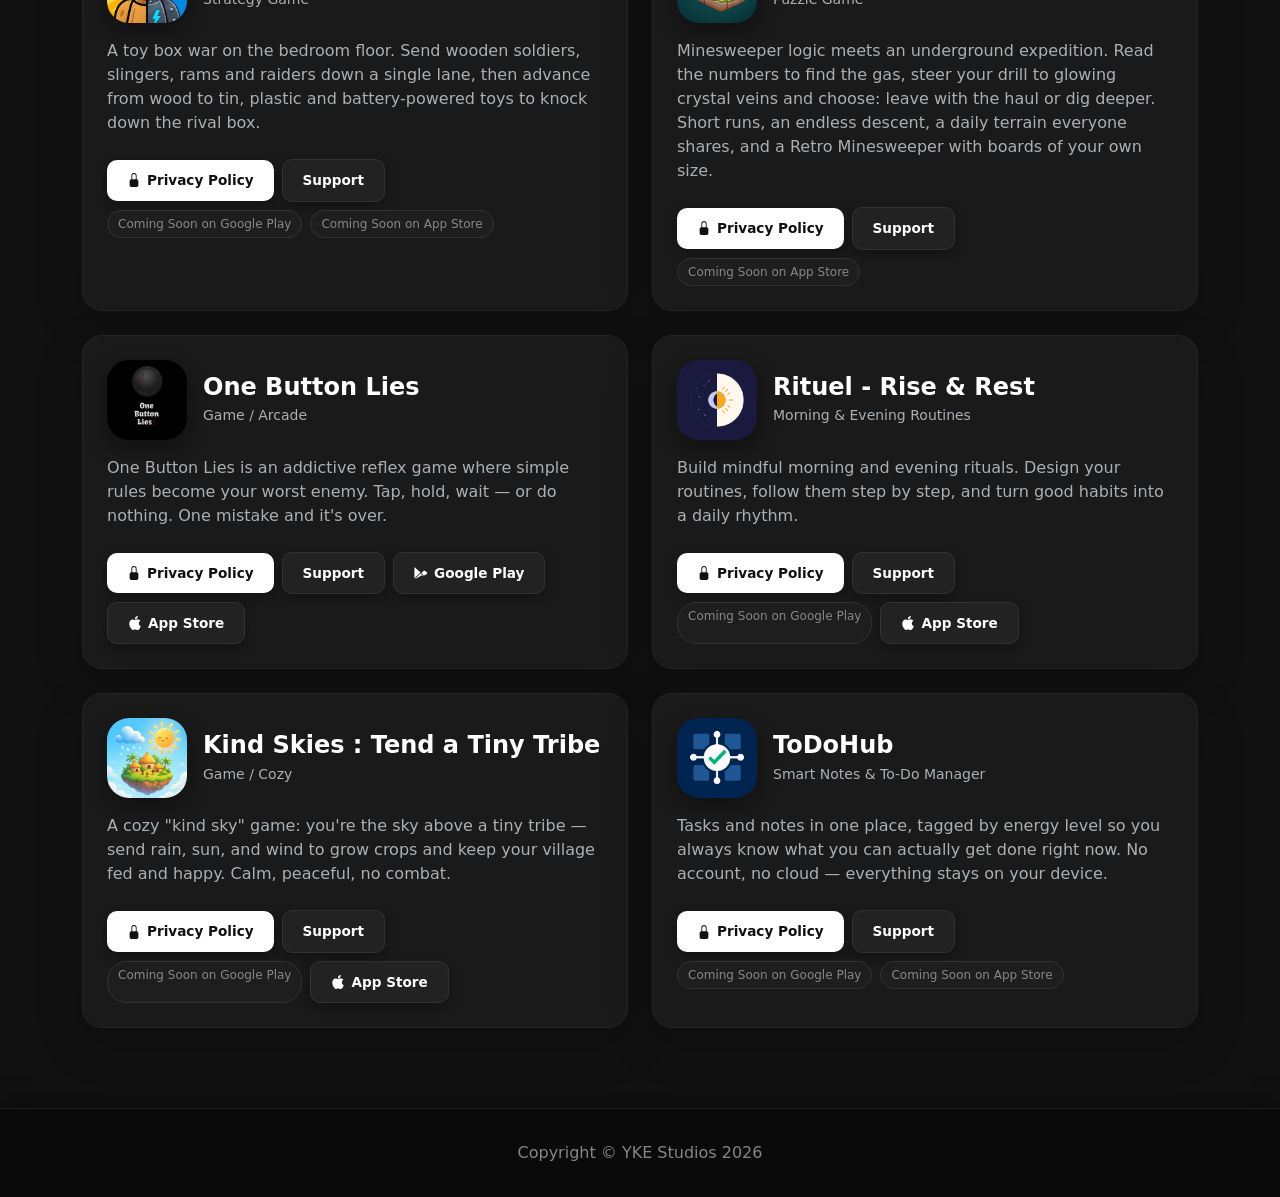
==== commit 860e8fb3: "Add Drillsweeper: app card, privacy notes, support FAQ Co-Authored-By: Claude Opus 5.5 <noreply@anth" ====
--- a/index.html
+++ b/index.html
@@ -184,7 +184,7 @@
       <div class="row justify-content-center g-4">
         <div class="col-6 col-md-3">
           <div class="stat-item">
-            <div class="stat-number counter" data-target="9">0</div>
+            <div class="stat-number counter" data-target="10">0</div>
             <div class="stat-label">Apps</div>
           </div>
         </div>
@@ -352,6 +352,32 @@
               </div>
               <div class="d-flex gap-2 flex-wrap mt-2">
                 <span class="badge-soon">Coming Soon on Google Play</span>
+                <span class="badge-soon">Coming Soon on App Store</span>
+              </div>
+            </div>
+          </div>
+        </div>
+
+        <!-- Drillsweeper -->
+        <div class="col-lg-6">
+          <div class="app-card card border-0 h-100 shadow-lg">
+            <div class="card-body p-4">
+              <div class="d-flex align-items-center mb-3 gap-3">
+                <img src="/icon_drillsweeper.png" alt="Drillsweeper app icon" class="app-icon" />
+                <div>
+                  <h3 class="h4 fw-bold mb-1 text-white">Drillsweeper</h3>
+                  <p class="text-muted small mb-0">Puzzle Game</p>
+                </div>
+              </div>
+              <p class="card-text text-muted mb-4">Minesweeper logic meets an underground expedition. Read the numbers to find the gas, steer your drill to glowing crystal veins and choose: leave with the haul or dig deeper. Short runs, an endless descent, a daily terrain everyone shares, and a Retro Minesweeper with boards of your own size.</p>
+              <div class="d-flex gap-2 align-items-center flex-wrap">
+                <a href="/privacy.html" class="btn-privacy">
+                  <svg width="14" height="14" fill="currentColor" viewBox="0 0 16 16"><path d="M8 1a2 2 0 0 1 2 2v4H6V3a2 2 0 0 1 2-2zm3 6V3a3 3 0 0 0-6 0v4a2 2 0 0 0-2 2v5a2 2 0 0 0 2 2h6a2 2 0 0 0 2-2V9a2 2 0 0 0-2-2z"/></svg>
+                  Privacy Policy
+                </a>
+                <a href="/support.html" class="btn-support">Support</a>
+              </div>
+              <div class="d-flex gap-2 flex-wrap mt-2">
                 <span class="badge-soon">Coming Soon on App Store</span>
               </div>
             </div>
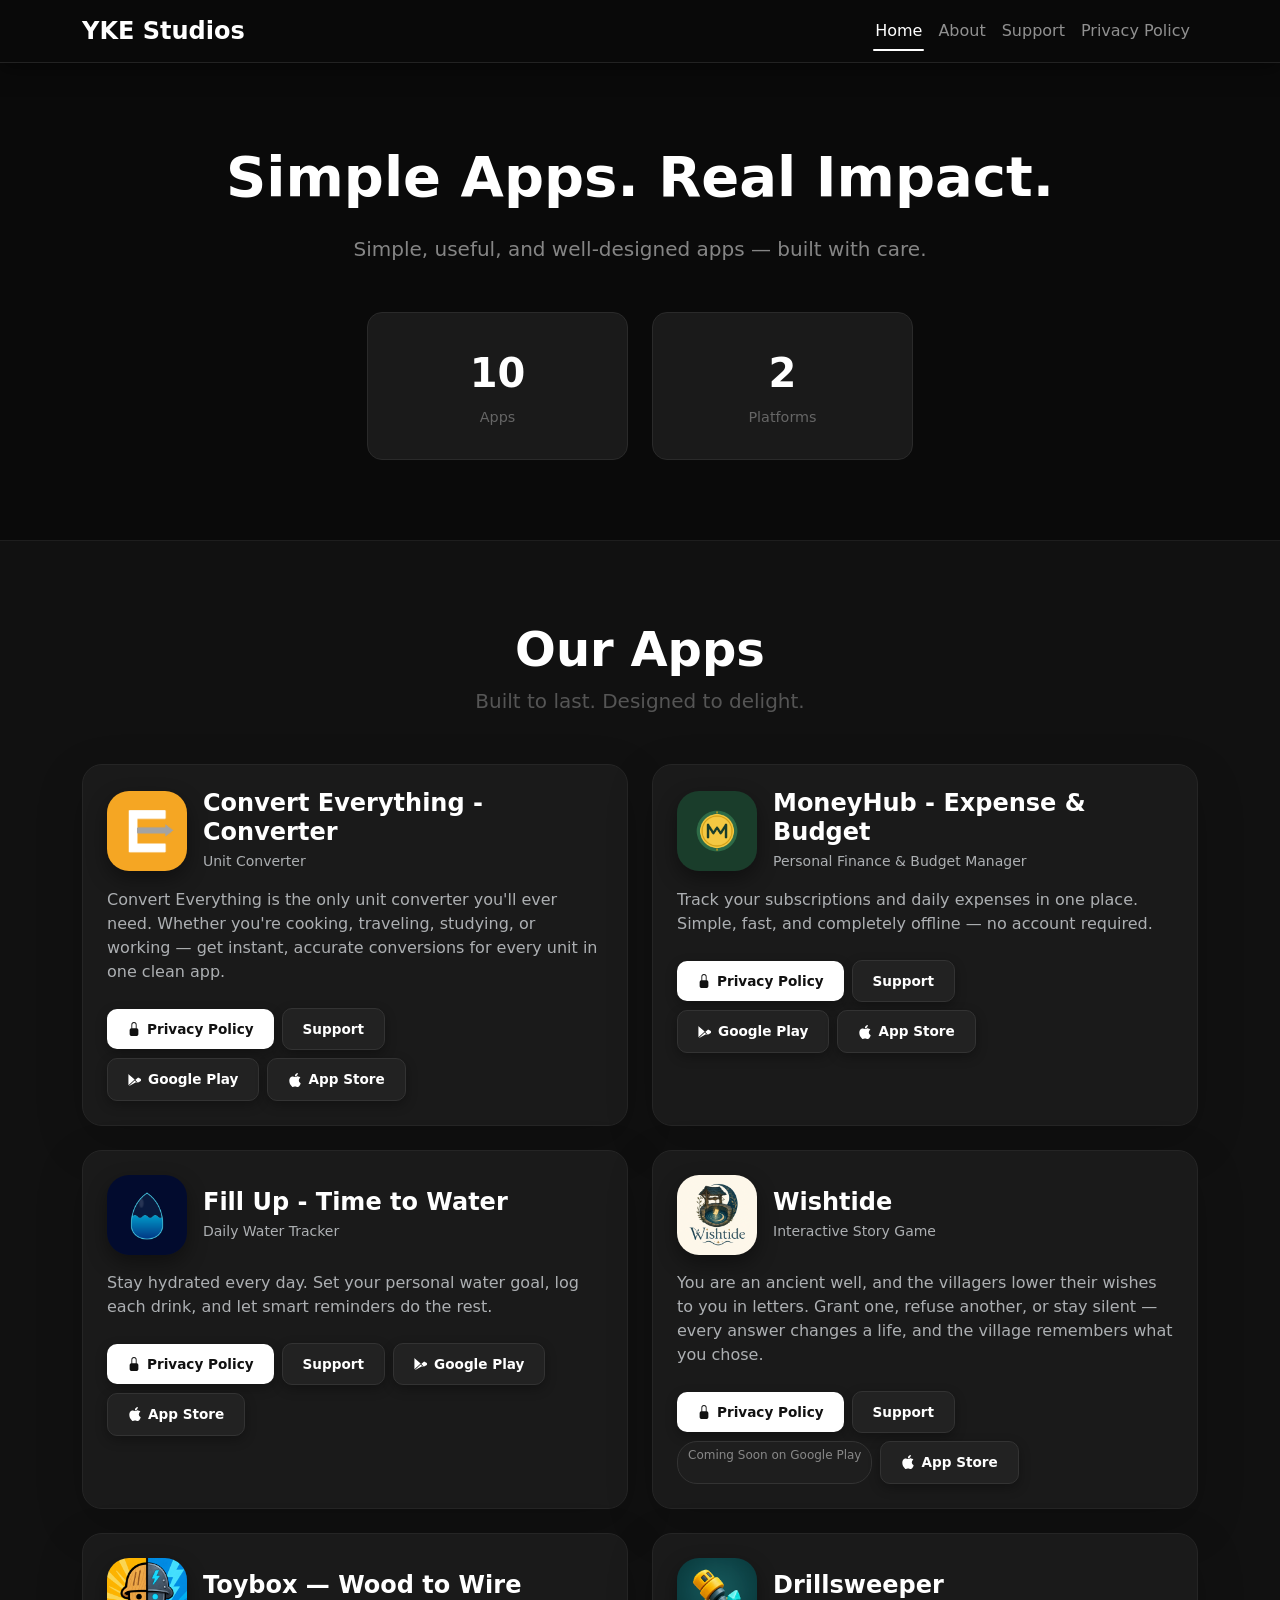
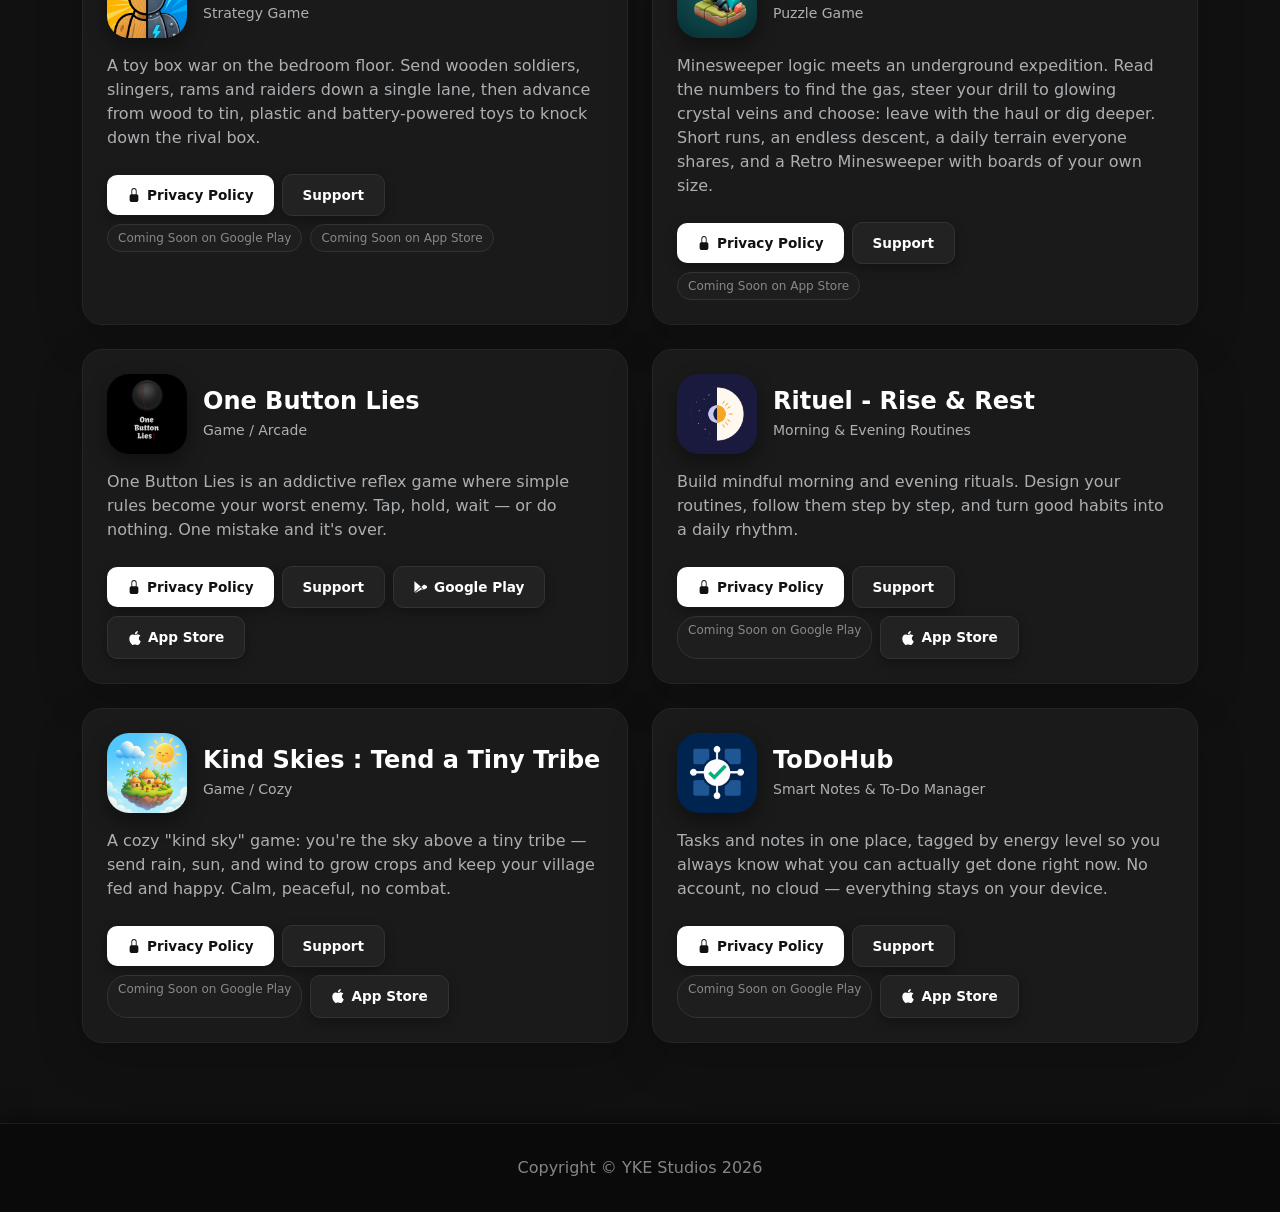
==== commit a93ae110: "Add App Store links for Wishtide and ToDoHub Co-Authored-By: Claude Opus 5.5 <noreply@anthropic.com>" ====
--- a/index.html
+++ b/index.html
@@ -325,7 +325,10 @@
               </div>
               <div class="d-flex gap-2 flex-wrap mt-2">
                 <span class="badge-soon">Coming Soon on Google Play</span>
-                <span class="badge-soon">Coming Soon on App Store</span>
+                <a href="https://apps.apple.com/tr/app/wishtide/id6796697732" target="_blank" rel="noopener noreferrer" class="btn-support">
+                  <svg width="14" height="14" fill="currentColor" viewBox="0 0 16 16"><path d="M11.182.008C11.148-.03 9.923.023 8.857 1.18c-1.066 1.156-.902 2.482-.878 2.516.024.034 1.52.087 2.475-1.258.955-1.345.762-2.391.728-2.43zm3.314 11.733c-.048-.096-2.325-1.234-2.113-3.422.212-2.189 1.675-2.789 1.698-2.854.023-.065-.597-.79-1.254-1.157a3.692 3.692 0 0 0-1.563-.434c-.108-.003-.483-.095-1.254.116-.508.139-1.653.589-1.968.607-.316.018-1.256-.522-2.267-.665-.647-.125-1.333.131-1.824.328-.49.196-1.422.754-2.074 2.237-.652 1.482-.311 3.83-.067 4.56.244.729.625 1.924 1.273 2.796.576.984 1.34 1.667 1.659 1.899.319.232 1.219.386 1.843.067.502-.308 1.408-.485 1.766-.472.357.013 1.061.154 1.782.539.571.197 1.111.115 1.652-.105.541-.221 1.324-1.059 2.238-2.758.347-.79.505-1.217.473-1.231z"/></svg>
+                  App Store
+                </a>
               </div>
             </div>
           </div>
@@ -496,7 +499,10 @@
               </div>
               <div class="d-flex gap-2 flex-wrap">
                 <span class="badge-soon">Coming Soon on Google Play</span>
-                <span class="badge-soon">Coming Soon on App Store</span>
+                <a href="https://apps.apple.com/tr/app/todohub-tasks-notes/id6799535751" target="_blank" rel="noopener noreferrer" class="btn-support">
+                  <svg width="14" height="14" fill="currentColor" viewBox="0 0 16 16"><path d="M11.182.008C11.148-.03 9.923.023 8.857 1.18c-1.066 1.156-.902 2.482-.878 2.516.024.034 1.52.087 2.475-1.258.955-1.345.762-2.391.728-2.43zm3.314 11.733c-.048-.096-2.325-1.234-2.113-3.422.212-2.189 1.675-2.789 1.698-2.854.023-.065-.597-.79-1.254-1.157a3.692 3.692 0 0 0-1.563-.434c-.108-.003-.483-.095-1.254.116-.508.139-1.653.589-1.968.607-.316.018-1.256-.522-2.267-.665-.647-.125-1.333.131-1.824.328-.49.196-1.422.754-2.074 2.237-.652 1.482-.311 3.83-.067 4.56.244.729.625 1.924 1.273 2.796.576.984 1.34 1.667 1.659 1.899.319.232 1.219.386 1.843.067.502-.308 1.408-.485 1.766-.472.357.013 1.061.154 1.782.539.571.197 1.111.115 1.652-.105.541-.221 1.324-1.059 2.238-2.758.347-.79.505-1.217.473-1.231z"/></svg>
+                  App Store
+                </a>
               </div>
             </div>
           </div>
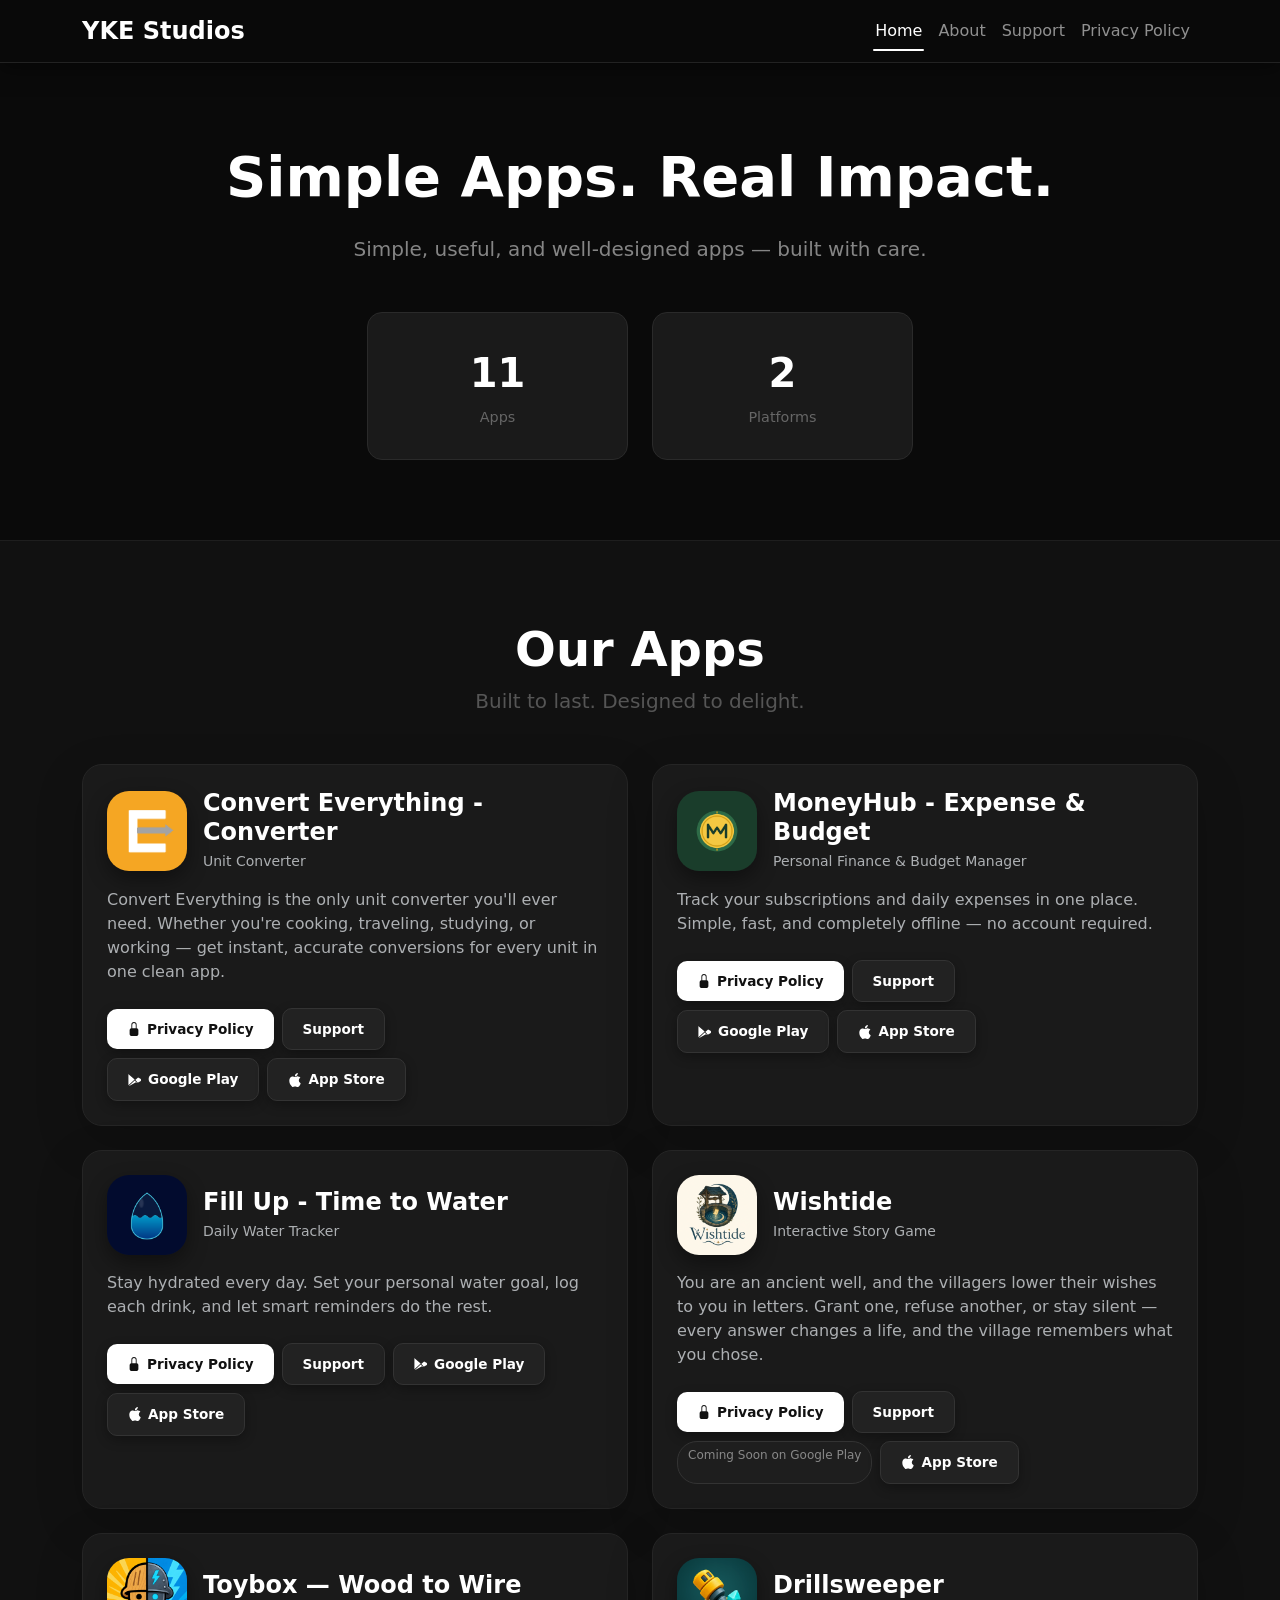
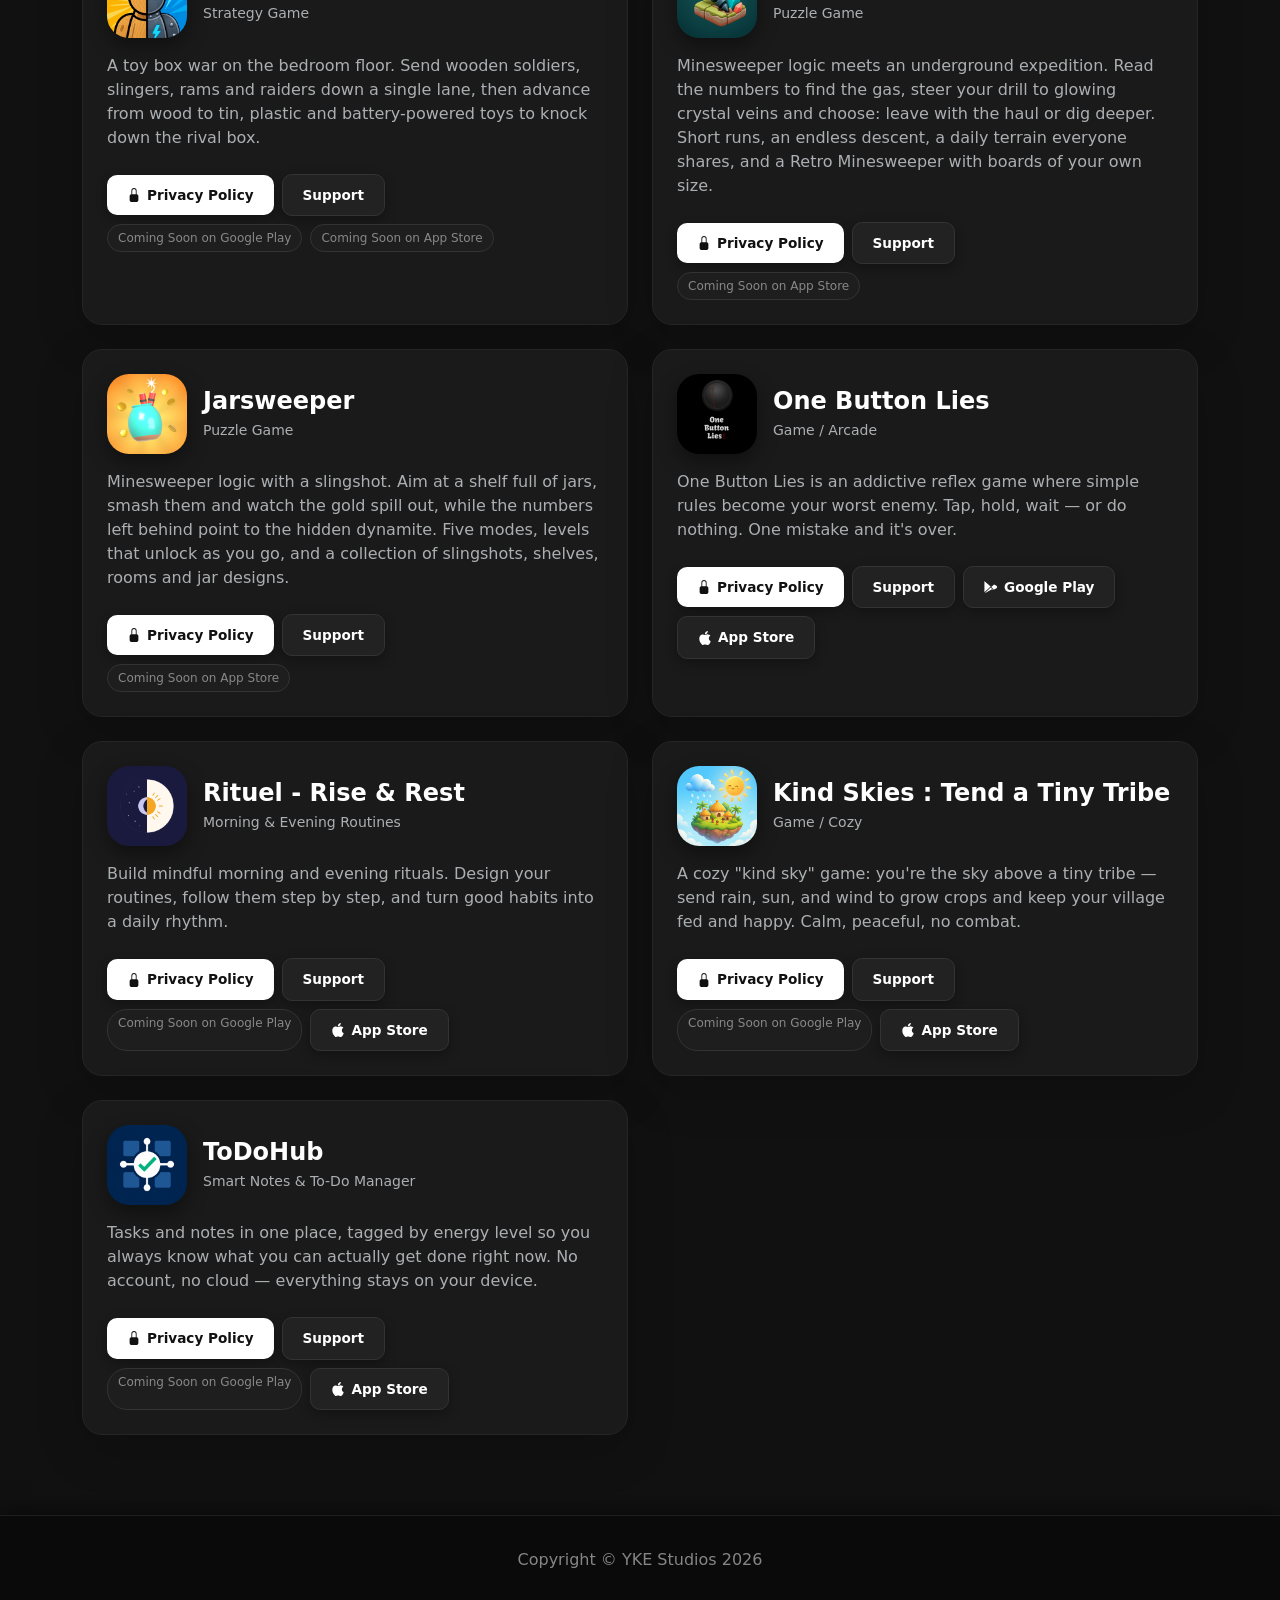
==== commit 0e3bcf14: "Add Jarsweeper: app card, privacy notes, support FAQ Co-Authored-By: Claude Opus 5.5 <noreply@anthro" ====
--- a/index.html
+++ b/index.html
@@ -184,7 +184,7 @@
       <div class="row justify-content-center g-4">
         <div class="col-6 col-md-3">
           <div class="stat-item">
-            <div class="stat-number counter" data-target="10">0</div>
+            <div class="stat-number counter" data-target="11">0</div>
             <div class="stat-label">Apps</div>
           </div>
         </div>
@@ -373,6 +373,32 @@
                 </div>
               </div>
               <p class="card-text text-muted mb-4">Minesweeper logic meets an underground expedition. Read the numbers to find the gas, steer your drill to glowing crystal veins and choose: leave with the haul or dig deeper. Short runs, an endless descent, a daily terrain everyone shares, and a Retro Minesweeper with boards of your own size.</p>
+              <div class="d-flex gap-2 align-items-center flex-wrap">
+                <a href="/privacy.html" class="btn-privacy">
+                  <svg width="14" height="14" fill="currentColor" viewBox="0 0 16 16"><path d="M8 1a2 2 0 0 1 2 2v4H6V3a2 2 0 0 1 2-2zm3 6V3a3 3 0 0 0-6 0v4a2 2 0 0 0-2 2v5a2 2 0 0 0 2 2h6a2 2 0 0 0 2-2V9a2 2 0 0 0-2-2z"/></svg>
+                  Privacy Policy
+                </a>
+                <a href="/support.html" class="btn-support">Support</a>
+              </div>
+              <div class="d-flex gap-2 flex-wrap mt-2">
+                <span class="badge-soon">Coming Soon on App Store</span>
+              </div>
+            </div>
+          </div>
+        </div>
+
+        <!-- Jarsweeper -->
+        <div class="col-lg-6">
+          <div class="app-card card border-0 h-100 shadow-lg">
+            <div class="card-body p-4">
+              <div class="d-flex align-items-center mb-3 gap-3">
+                <img src="/icon_jarsweeper.png" alt="Jarsweeper app icon" class="app-icon" />
+                <div>
+                  <h3 class="h4 fw-bold mb-1 text-white">Jarsweeper</h3>
+                  <p class="text-muted small mb-0">Puzzle Game</p>
+                </div>
+              </div>
+              <p class="card-text text-muted mb-4">Minesweeper logic with a slingshot. Aim at a shelf full of jars, smash them and watch the gold spill out, while the numbers left behind point to the hidden dynamite. Five modes, levels that unlock as you go, and a collection of slingshots, shelves, rooms and jar designs.</p>
               <div class="d-flex gap-2 align-items-center flex-wrap">
                 <a href="/privacy.html" class="btn-privacy">
                   <svg width="14" height="14" fill="currentColor" viewBox="0 0 16 16"><path d="M8 1a2 2 0 0 1 2 2v4H6V3a2 2 0 0 1 2-2zm3 6V3a3 3 0 0 0-6 0v4a2 2 0 0 0-2 2v5a2 2 0 0 0 2 2h6a2 2 0 0 0 2-2V9a2 2 0 0 0-2-2z"/></svg>
